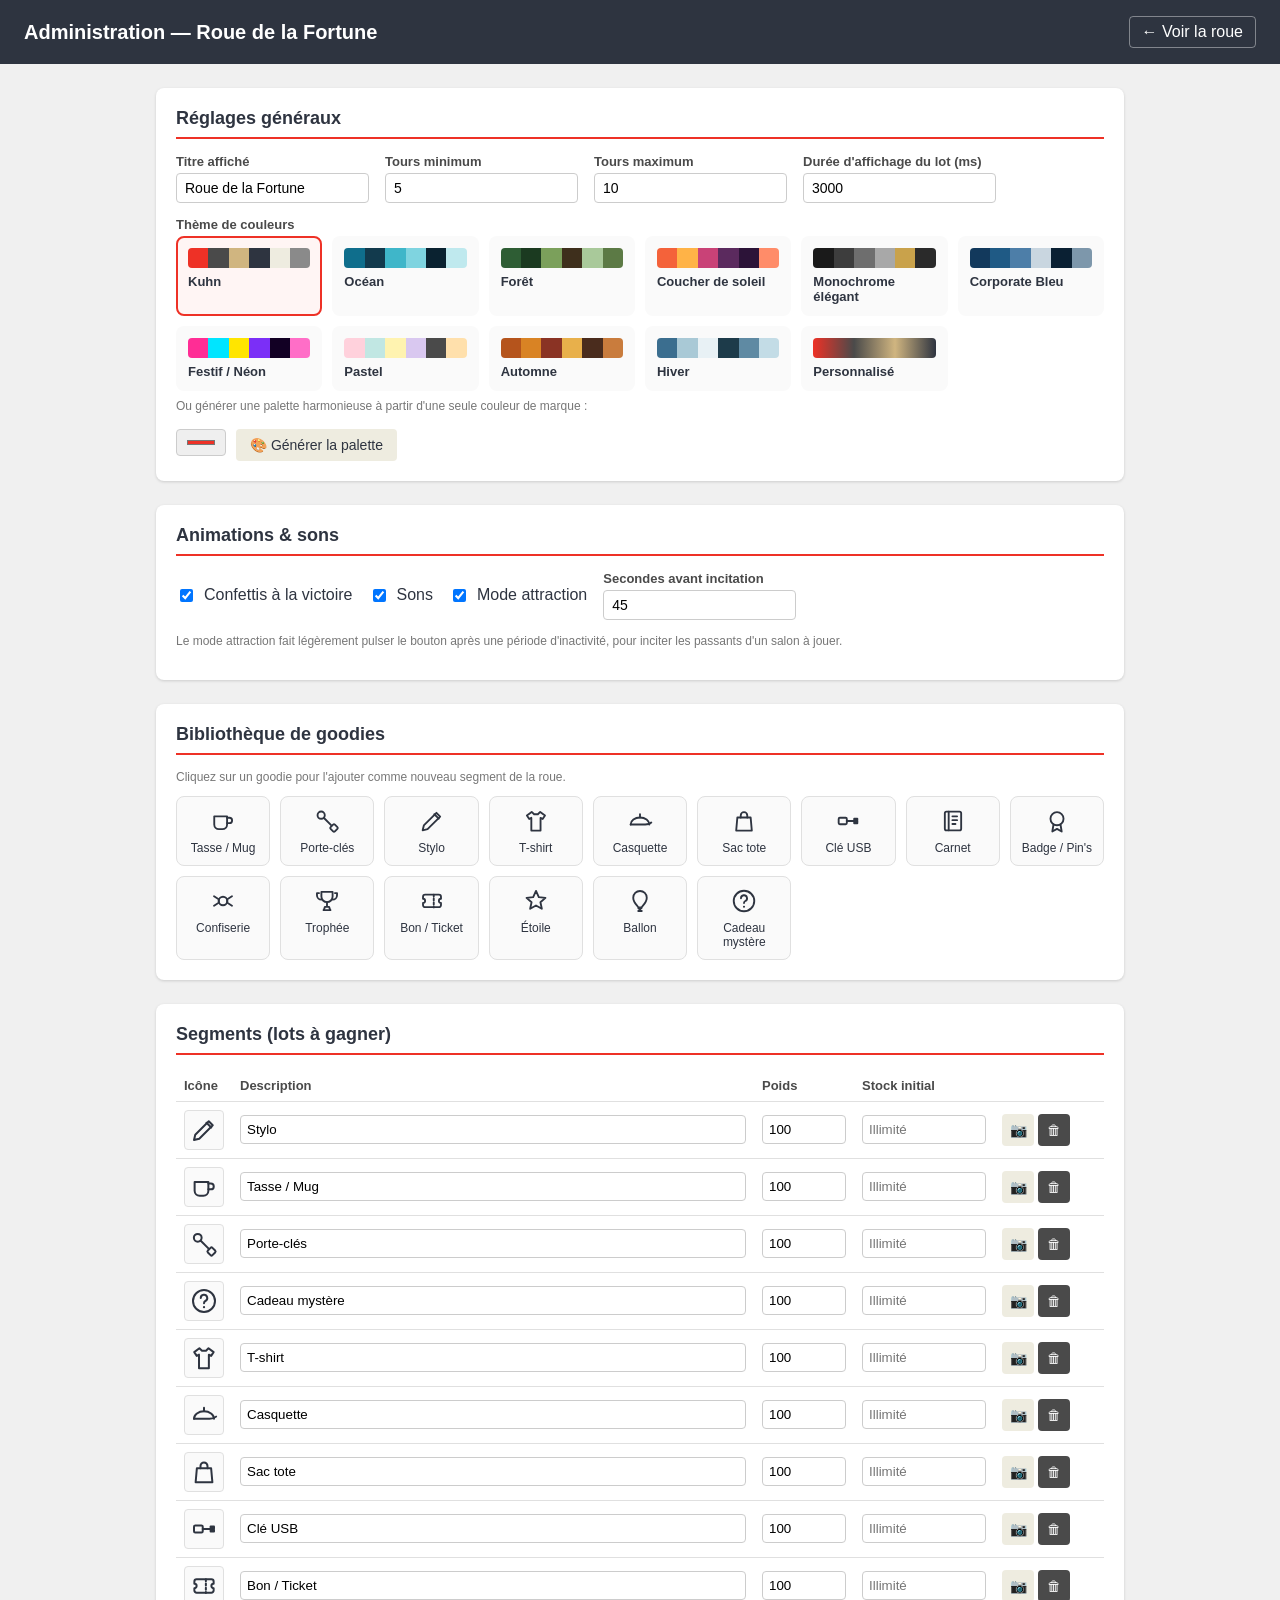
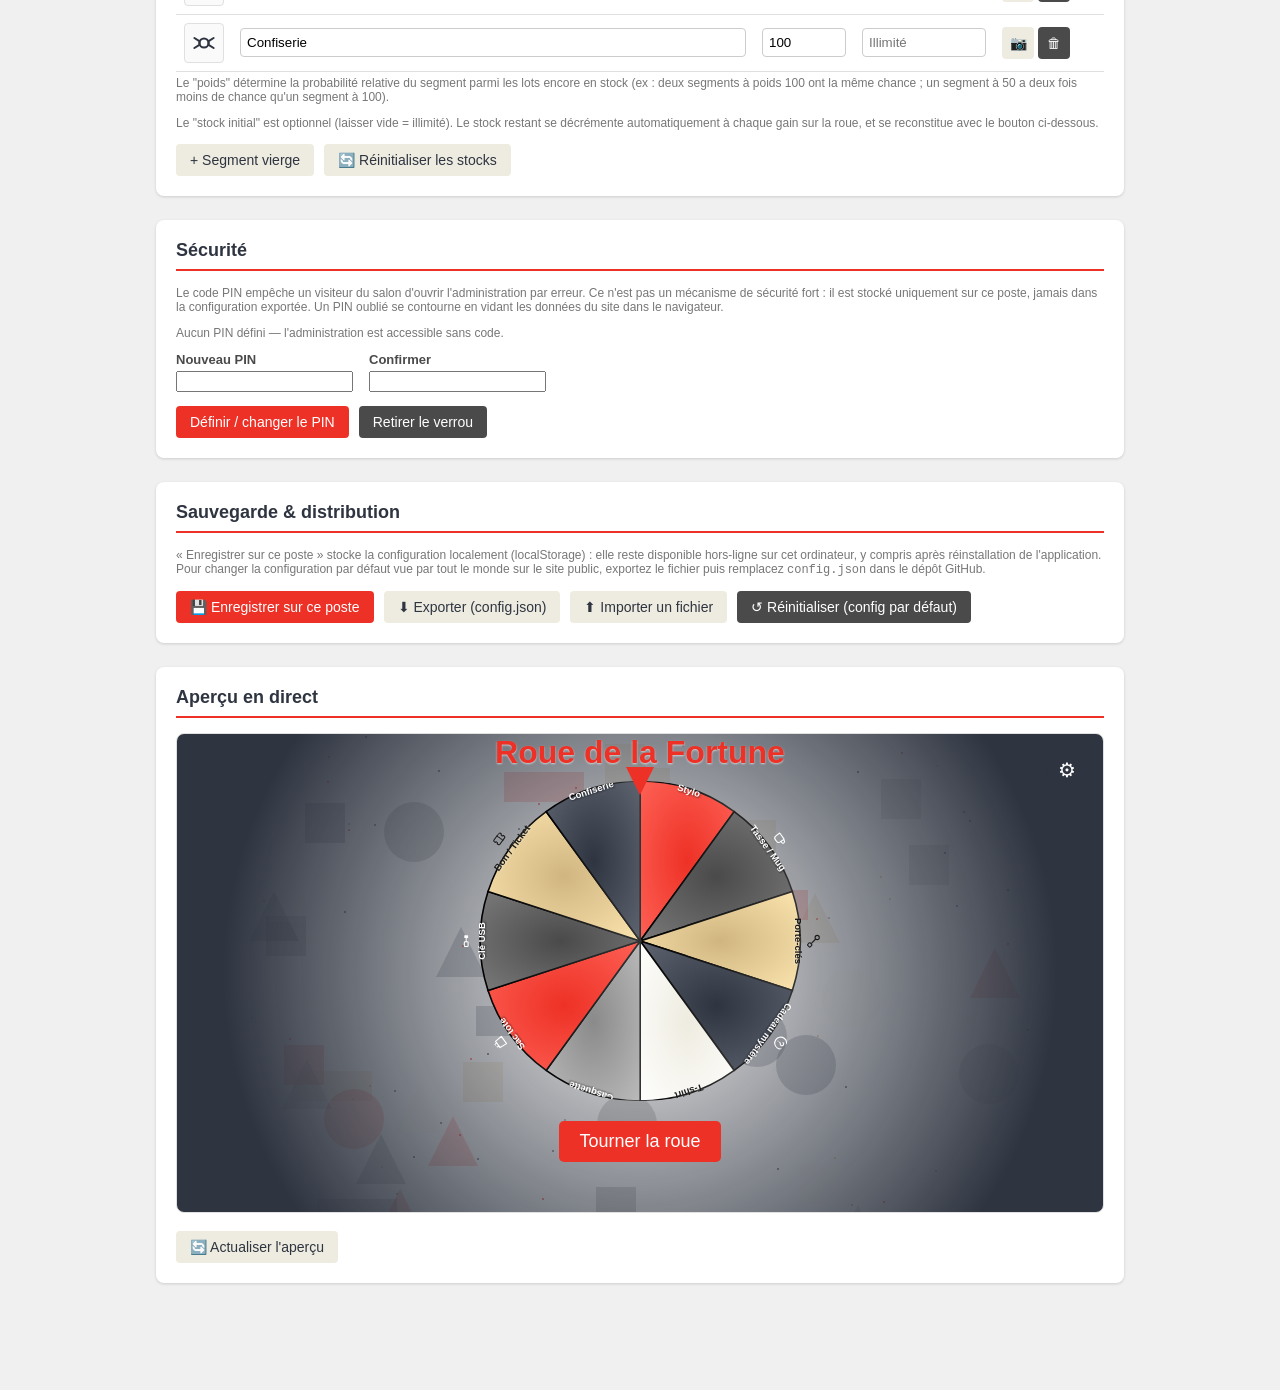
==== admin.html @ 31fbe844 "Thèmes complets, stock de goodies, animations/sons et verrou admin - Corrige le thème qui ne s'appli" ====
<!DOCTYPE html>
<html lang="fr">

<head>
    <meta charset="UTF-8">
    <meta name="viewport" content="width=device-width, initial-scale=1.0">
    <title>Administration — Roue de la Fortune</title>
    <link rel="icon" href="assets/favicon.png">
    <link rel="stylesheet" href="css/admin.css">
    <script>
        if ('serviceWorker' in navigator) {
            window.addEventListener('load', () => navigator.serviceWorker.register('sw.js'));
        }
    </script>
</head>

<body>
    <div id="lock-overlay" class="lock-overlay" style="display:none;">
        <div class="lock-panel">
            <h2>Administration verrouillée</h2>
            <p>Entrez le code PIN pour continuer.</p>
            <input type="password" id="lock-pin-input" inputmode="numeric" maxlength="12" autocomplete="off">
            <div class="toolbar">
                <button class="btn btn-primary" id="lock-submit">Déverrouiller</button>
            </div>
            <p class="hint" id="lock-error" style="color:#ffb3ab; display:none;">Code incorrect.</p>
        </div>
    </div>

    <div id="status-banner"></div>

    <header>
        <h1>Administration — Roue de la Fortune</h1>
        <a href="wheel.html">← Voir la roue</a>
    </header>

    <main>
        <section>
            <h2>Réglages généraux</h2>
            <div class="field-row">
                <div class="field">
                    <label for="setting-title">Titre affiché</label>
                    <input type="text" id="setting-title" placeholder="Roue de la Fortune">
                </div>
                <div class="field">
                    <label for="setting-min-turns">Tours minimum</label>
                    <input type="number" id="setting-min-turns" min="1" step="1">
                </div>
                <div class="field">
                    <label for="setting-max-turns">Tours maximum</label>
                    <input type="number" id="setting-max-turns" min="1" step="1">
                </div>
                <div class="field">
                    <label for="setting-display-ms">Durée d'affichage du lot (ms)</label>
                    <input type="number" id="setting-display-ms" min="500" step="100">
                </div>
            </div>

            <div class="field">
                <label>Thème de couleurs</label>
                <div id="theme-grid" class="theme-grid"></div>
                <p class="hint">Ou générer une palette harmonieuse à partir d'une seule couleur de marque :</p>
                <div class="toolbar" style="margin-top:0;">
                    <input type="color" id="brand-color-input" value="#ee3126">
                    <button class="btn" id="generate-theme-btn">🎨 Générer la palette</button>
                </div>
                <p class="hint" id="custom-palette-hint" style="display:none;">
                    Mode personnalisé : réglez chaque couleur de la palette manuellement.
                </p>
                <div id="custom-palette-section" style="display:none;">
                    <div id="palette-list" class="field-row"></div>
                    <div class="toolbar">
                        <button class="btn" id="add-color">+ Ajouter une couleur</button>
                    </div>
                </div>
            </div>
        </section>

        <section>
            <h2>Animations &amp; sons</h2>
            <div class="field-row">
                <label class="field" style="flex-direction:row; align-items:center; gap:8px;">
                    <input type="checkbox" id="setting-confetti"> Confettis à la victoire
                </label>
                <label class="field" style="flex-direction:row; align-items:center; gap:8px;">
                    <input type="checkbox" id="setting-sound"> Sons
                </label>
                <label class="field" style="flex-direction:row; align-items:center; gap:8px;">
                    <input type="checkbox" id="setting-attract"> Mode attraction
                </label>
                <div class="field">
                    <label for="setting-attract-seconds">Secondes avant incitation</label>
                    <input type="number" id="setting-attract-seconds" min="5" step="5">
                </div>
            </div>
            <p class="hint">Le mode attraction fait légèrement pulser le bouton après une période d'inactivité, pour inciter les passants d'un salon à jouer.</p>
        </section>

        <section>
            <h2>Bibliothèque de goodies</h2>
            <p class="hint">Cliquez sur un goodie pour l'ajouter comme nouveau segment de la roue.</p>
            <div id="icon-gallery" class="icon-grid"></div>
        </section>

        <section>
            <h2>Segments (lots à gagner)</h2>
            <table id="segments-table">
                <thead>
                    <tr>
                        <th style="width:56px;">Icône</th>
                        <th>Description</th>
                        <th style="width:100px;">Poids</th>
                        <th style="width:140px;">Stock initial</th>
                        <th style="width:110px;"></th>
                    </tr>
                </thead>
                <tbody id="segments-body"></tbody>
            </table>
            <p class="hint">Le "poids" détermine la probabilité relative du segment parmi les lots encore en stock (ex : deux segments à poids 100 ont la même chance ; un segment à 50 a deux fois moins de chance qu'un segment à 100).</p>
            <p class="hint">Le "stock initial" est optionnel (laisser vide = illimité). Le stock restant se décrémente automatiquement à chaque gain sur la roue, et se reconstitue avec le bouton ci-dessous.</p>
            <div class="toolbar">
                <button class="btn" id="add-blank-segment">+ Segment vierge</button>
                <button class="btn" id="reset-stocks-btn">🔄 Réinitialiser les stocks</button>
            </div>
        </section>

        <section>
            <h2>Sécurité</h2>
            <p class="hint">
                Le code PIN empêche un visiteur du salon d'ouvrir l'administration par erreur. Ce n'est pas un
                mécanisme de sécurité fort : il est stocké uniquement sur ce poste, jamais dans la configuration
                exportée. Un PIN oublié se contourne en vidant les données du site dans le navigateur.
            </p>
            <p class="hint" id="pin-status"></p>
            <div class="field-row">
                <div class="field">
                    <label for="pin-new">Nouveau PIN</label>
                    <input type="password" id="pin-new" inputmode="numeric" maxlength="12">
                </div>
                <div class="field">
                    <label for="pin-confirm">Confirmer</label>
                    <input type="password" id="pin-confirm" inputmode="numeric" maxlength="12">
                </div>
            </div>
            <div class="toolbar">
                <button class="btn btn-primary" id="pin-set-btn">Définir / changer le PIN</button>
                <button class="btn btn-danger" id="pin-remove-btn">Retirer le verrou</button>
            </div>
        </section>

        <section>
            <h2>Sauvegarde &amp; distribution</h2>
            <p class="hint">
                « Enregistrer sur ce poste » stocke la configuration localement (localStorage) : elle reste
                disponible hors-ligne sur cet ordinateur, y compris après réinstallation de l'application.
                Pour changer la configuration par défaut vue par tout le monde sur le site public, exportez le
                fichier puis remplacez <code>config.json</code> dans le dépôt GitHub.
            </p>
            <div class="toolbar">
                <button class="btn btn-primary" id="save-btn">💾 Enregistrer sur ce poste</button>
                <button class="btn" id="export-btn">⬇ Exporter (config.json)</button>
                <label class="btn" for="import-input" style="margin:0;">⬆ Importer un fichier</label>
                <input type="file" id="import-input" accept="application/json" style="display:none;">
                <button class="btn btn-danger" id="reset-btn">↺ Réinitialiser (config par défaut)</button>
            </div>
        </section>

        <section>
            <h2>Aperçu en direct</h2>
            <iframe id="preview-frame" src="wheel.html"></iframe>
            <div class="toolbar">
                <button class="btn" id="refresh-preview">🔄 Actualiser l'aperçu</button>
            </div>
        </section>
    </main>

    <script src="js/admin-lock.js"></script>
    <script>
        (function () {
            const overlay = document.getElementById('lock-overlay');
            if (!window.AdminLock.hasPin() || window.AdminLock.isUnlocked()) return;
            overlay.style.display = 'flex';
            const input = document.getElementById('lock-pin-input');
            const error = document.getElementById('lock-error');
            async function tryUnlock() {
                if (await window.AdminLock.verifyPin(input.value)) {
                    window.AdminLock.unlockSession();
                    overlay.style.display = 'none';
                } else {
                    error.style.display = 'block';
                    input.value = '';
                    input.focus();
                }
            }
            document.getElementById('lock-submit').addEventListener('click', tryUnlock);
            input.addEventListener('keydown', (e) => { if (e.key === 'Enter') tryUnlock(); });
            input.focus();
        })();
    </script>
    <script src="js/icon-library.js"></script>
    <script src="js/theme-library.js"></script>
    <script src="js/config-store.js"></script>
    <script src="js/admin.js"></script>
</body>

</html>
---- css/admin.css ----
* { box-sizing: border-box; }

body {
    font-family: Arial, sans-serif;
    margin: 0;
    background-color: #f0f0f0;
    color: #2e3440;
}

header {
    background: #2e3440;
    color: white;
    padding: 16px 24px;
    display: flex;
    align-items: center;
    justify-content: space-between;
    flex-wrap: wrap;
    gap: 10px;
}

header h1 {
    font-size: 20px;
    margin: 0;
}

header a {
    color: white;
    text-decoration: none;
    border: 1px solid rgba(255,255,255,0.4);
    padding: 6px 12px;
    border-radius: 4px;
}

header a:hover {
    background: rgba(255,255,255,0.1);
}

main {
    max-width: 1000px;
    margin: 24px auto;
    padding: 0 16px 60px 16px;
}

section {
    background: white;
    border-radius: 8px;
    padding: 20px;
    margin-bottom: 24px;
    box-shadow: 0 1px 3px rgba(0,0,0,0.15);
}

section h2 {
    margin-top: 0;
    font-size: 18px;
    border-bottom: 2px solid #ee3126;
    padding-bottom: 8px;
}

.field-row {
    display: flex;
    flex-wrap: wrap;
    gap: 16px;
    margin-bottom: 14px;
}

.field {
    display: flex;
    flex-direction: column;
    gap: 4px;
}

.field label {
    font-size: 13px;
    font-weight: bold;
    color: #4a4a4a;
}

.field input[type="text"],
.field input[type="number"],
.field input[type="color"] {
    padding: 6px 8px;
    border: 1px solid #ccc;
    border-radius: 4px;
    font-size: 14px;
}

#segments-table {
    width: 100%;
    border-collapse: collapse;
}

#segments-table th,
#segments-table td {
    padding: 8px;
    border-bottom: 1px solid #e0e0e0;
    vertical-align: middle;
    text-align: left;
}

#segments-table th {
    font-size: 13px;
    color: #4a4a4a;
}

#segments-table input[type="text"],
#segments-table input[type="number"] {
    width: 100%;
    padding: 6px;
    border: 1px solid #ccc;
    border-radius: 4px;
}

#segments-table img.thumb,
.thumb {
    width: 40px;
    height: 40px;
    object-fit: contain;
    border: 1px solid #e0e0e0;
    border-radius: 4px;
    background: #fafafa;
    display: flex;
    align-items: center;
    justify-content: center;
    color: #2e3440;
    padding: 4px;
    cursor: pointer;
}

.thumb:hover {
    border-color: #ee3126;
}

.thumb svg, .thumb img {
    width: 100%;
    height: 100%;
    object-fit: contain;
}

/* Bibliothèque de goodies (grille de sélection) */
.icon-grid {
    display: grid;
    grid-template-columns: repeat(auto-fill, minmax(90px, 1fr));
    gap: 10px;
}

.icon-card {
    display: flex;
    flex-direction: column;
    align-items: center;
    gap: 6px;
    padding: 10px 6px;
    border: 1px solid #e0e0e0;
    border-radius: 8px;
    background: #fafafa;
    cursor: pointer;
    font-size: 12px;
    text-align: center;
    color: #2e3440;
}

.icon-card:hover {
    border-color: #ee3126;
    background: #fff5f4;
}

.icon-card svg {
    width: 28px;
    height: 28px;
}

/* Sélecteur de thème */
.theme-grid {
    display: grid;
    grid-template-columns: repeat(auto-fill, minmax(140px, 1fr));
    gap: 10px;
}

.theme-card {
    border: 2px solid transparent;
    border-radius: 8px;
    padding: 10px;
    background: #fafafa;
    cursor: pointer;
    text-align: left;
}

.theme-card.selected {
    border-color: #ee3126;
    background: #fff5f4;
}

.theme-card .swatches {
    display: flex;
    height: 20px;
    border-radius: 4px;
    overflow: hidden;
    margin-bottom: 6px;
}

.theme-card .swatches span {
    flex: 1;
}

.theme-card .theme-name {
    font-size: 13px;
    font-weight: bold;
}

/* Sélecteur d'icône modal (réutilisé pour ajouter/changer un segment) */
.icon-picker-overlay {
    position: fixed;
    inset: 0;
    background: rgba(0,0,0,0.5);
    display: flex;
    align-items: center;
    justify-content: center;
    z-index: 200;
}

.icon-picker-panel {
    background: white;
    border-radius: 8px;
    padding: 20px;
    max-width: 640px;
    width: 90%;
    max-height: 80vh;
    overflow-y: auto;
}

.icon-picker-panel h3 {
    margin-top: 0;
}

.btn {
    display: inline-flex;
    align-items: center;
    gap: 6px;
    padding: 8px 14px;
    border: none;
    border-radius: 4px;
    font-size: 14px;
    cursor: pointer;
    background: #eeece0;
    color: #2e3440;
}

.btn:hover { background: #e2e0d3; }

.btn-primary { background: #ee3126; color: white; }
.btn-primary:hover { background: #c92a20; }

.btn-danger { background: #4a4a4a; color: white; }
.btn-danger:hover { background: #333; }

.btn-icon {
    width: 32px;
    height: 32px;
    padding: 0;
    justify-content: center;
}

.toolbar {
    display: flex;
    gap: 10px;
    flex-wrap: wrap;
    margin-top: 14px;
}

.hint {
    font-size: 12px;
    color: #777;
    margin-top: 4px;
}

#status-banner {
    position: fixed;
    top: 0;
    left: 0;
    right: 0;
    padding: 10px;
    text-align: center;
    color: white;
    font-weight: bold;
    transform: translateY(-100%);
    transition: transform 0.3s ease;
    z-index: 100;
}

#status-banner.show { transform: translateY(0); }
#status-banner.success { background: #2e7d32; }
#status-banner.error { background: #c92a20; }

#preview-frame {
    width: 100%;
    height: 480px;
    border: 1px solid #e0e0e0;
    border-radius: 8px;
}

input[type="file"] { font-size: 13px; }

/* Verrou PIN */
.lock-overlay {
    position: fixed;
    inset: 0;
    background: #2e3440;
    z-index: 500;
    display: flex;
    align-items: center;
    justify-content: center;
}

.lock-panel {
    background: white;
    border-radius: 8px;
    padding: 30px;
    width: 90%;
    max-width: 340px;
    text-align: center;
}

.lock-panel h2 {
    margin-top: 0;
}

.lock-panel input[type="password"] {
    width: 100%;
    padding: 10px;
    font-size: 20px;
    text-align: center;
    letter-spacing: 4px;
    border: 1px solid #ccc;
    border-radius: 4px;
    margin-top: 10px;
}

.lock-panel .toolbar {
    justify-content: center;
}

.stock-remaining {
    display: block;
    font-size: 11px;
    color: #777;
    margin-top: 2px;
}
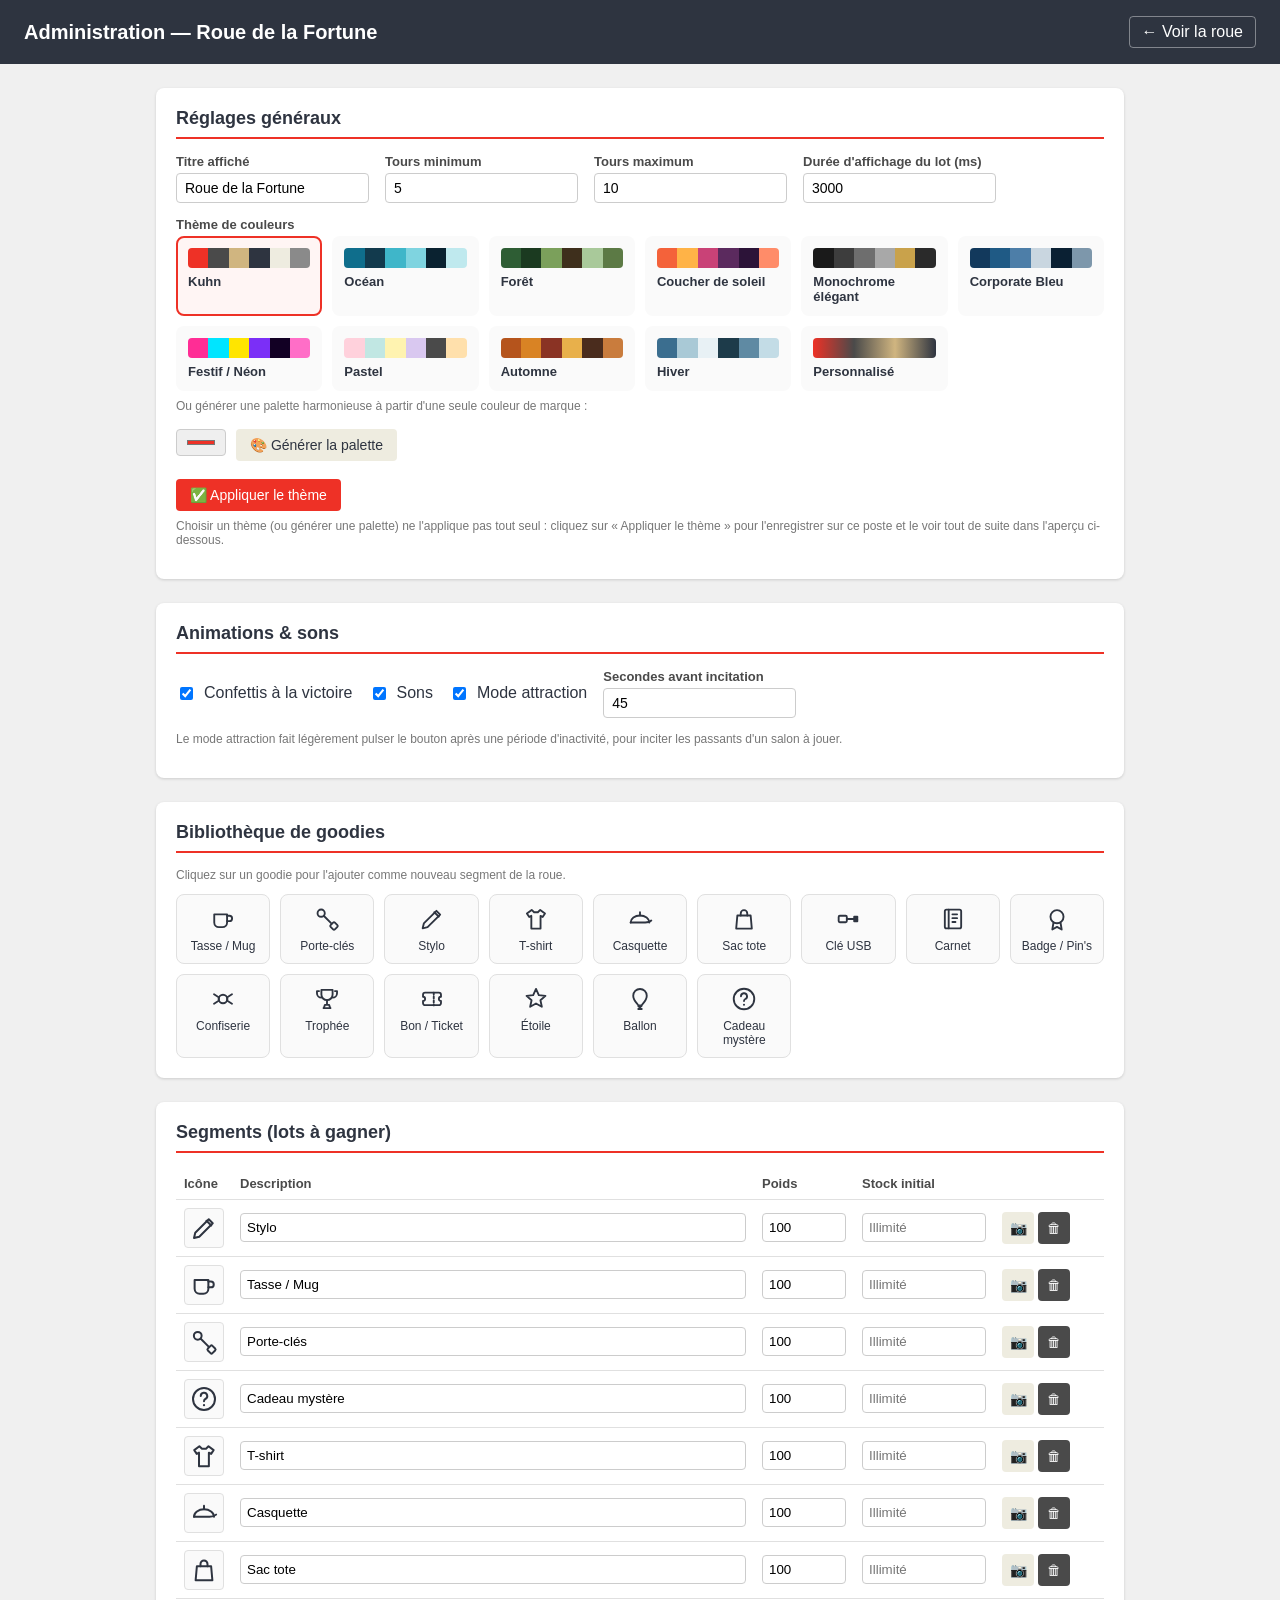
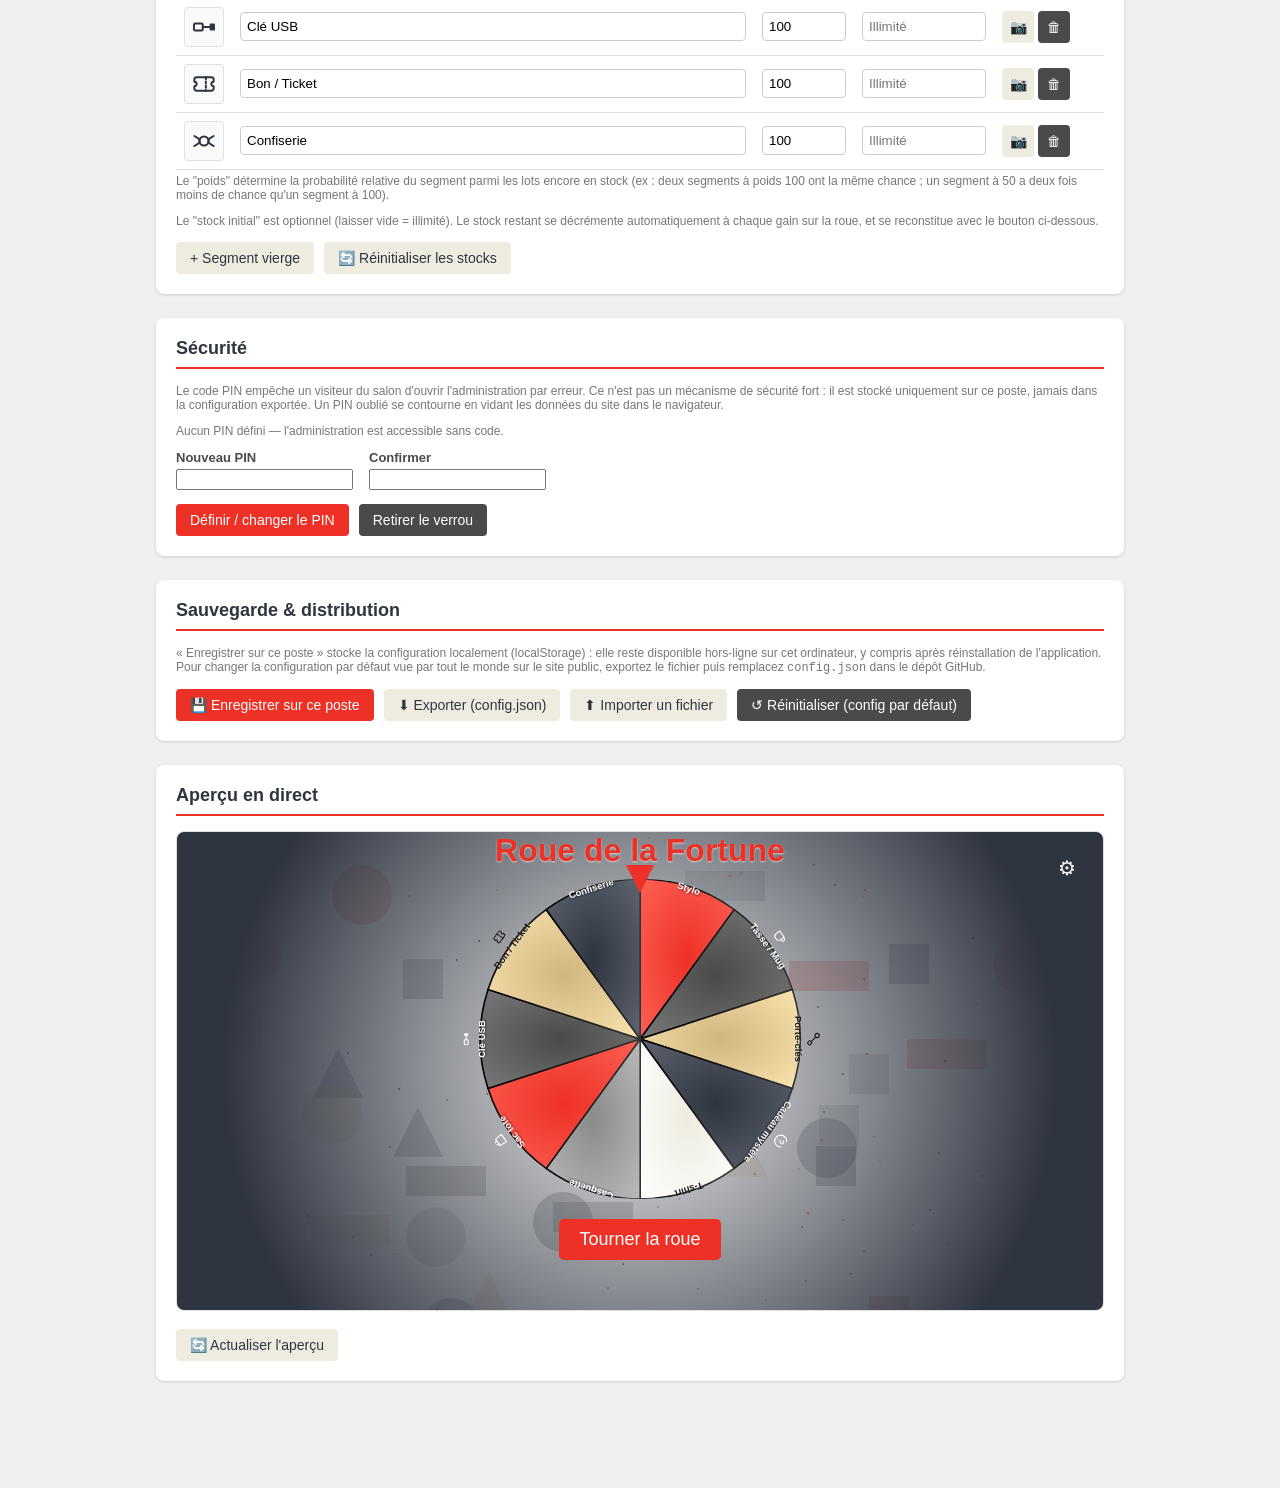
==== commit 9f9c3cd4: "Ajoute un bouton "Appliquer le thème" explicite dans l'admin Choisir un thème (ou générer une palett" ====
--- a/admin.html
+++ b/admin.html
@@ -73,6 +73,10 @@
                         <button class="btn" id="add-color">+ Ajouter une couleur</button>
                     </div>
                 </div>
+                <div class="toolbar">
+                    <button class="btn btn-primary" id="apply-theme-btn">✅ Appliquer le thème</button>
+                </div>
+                <p class="hint">Choisir un thème (ou générer une palette) ne l'applique pas tout seul : cliquez sur « Appliquer le thème » pour l'enregistrer sur ce poste et le voir tout de suite dans l'aperçu ci-dessous.</p>
             </div>
         </section>
 
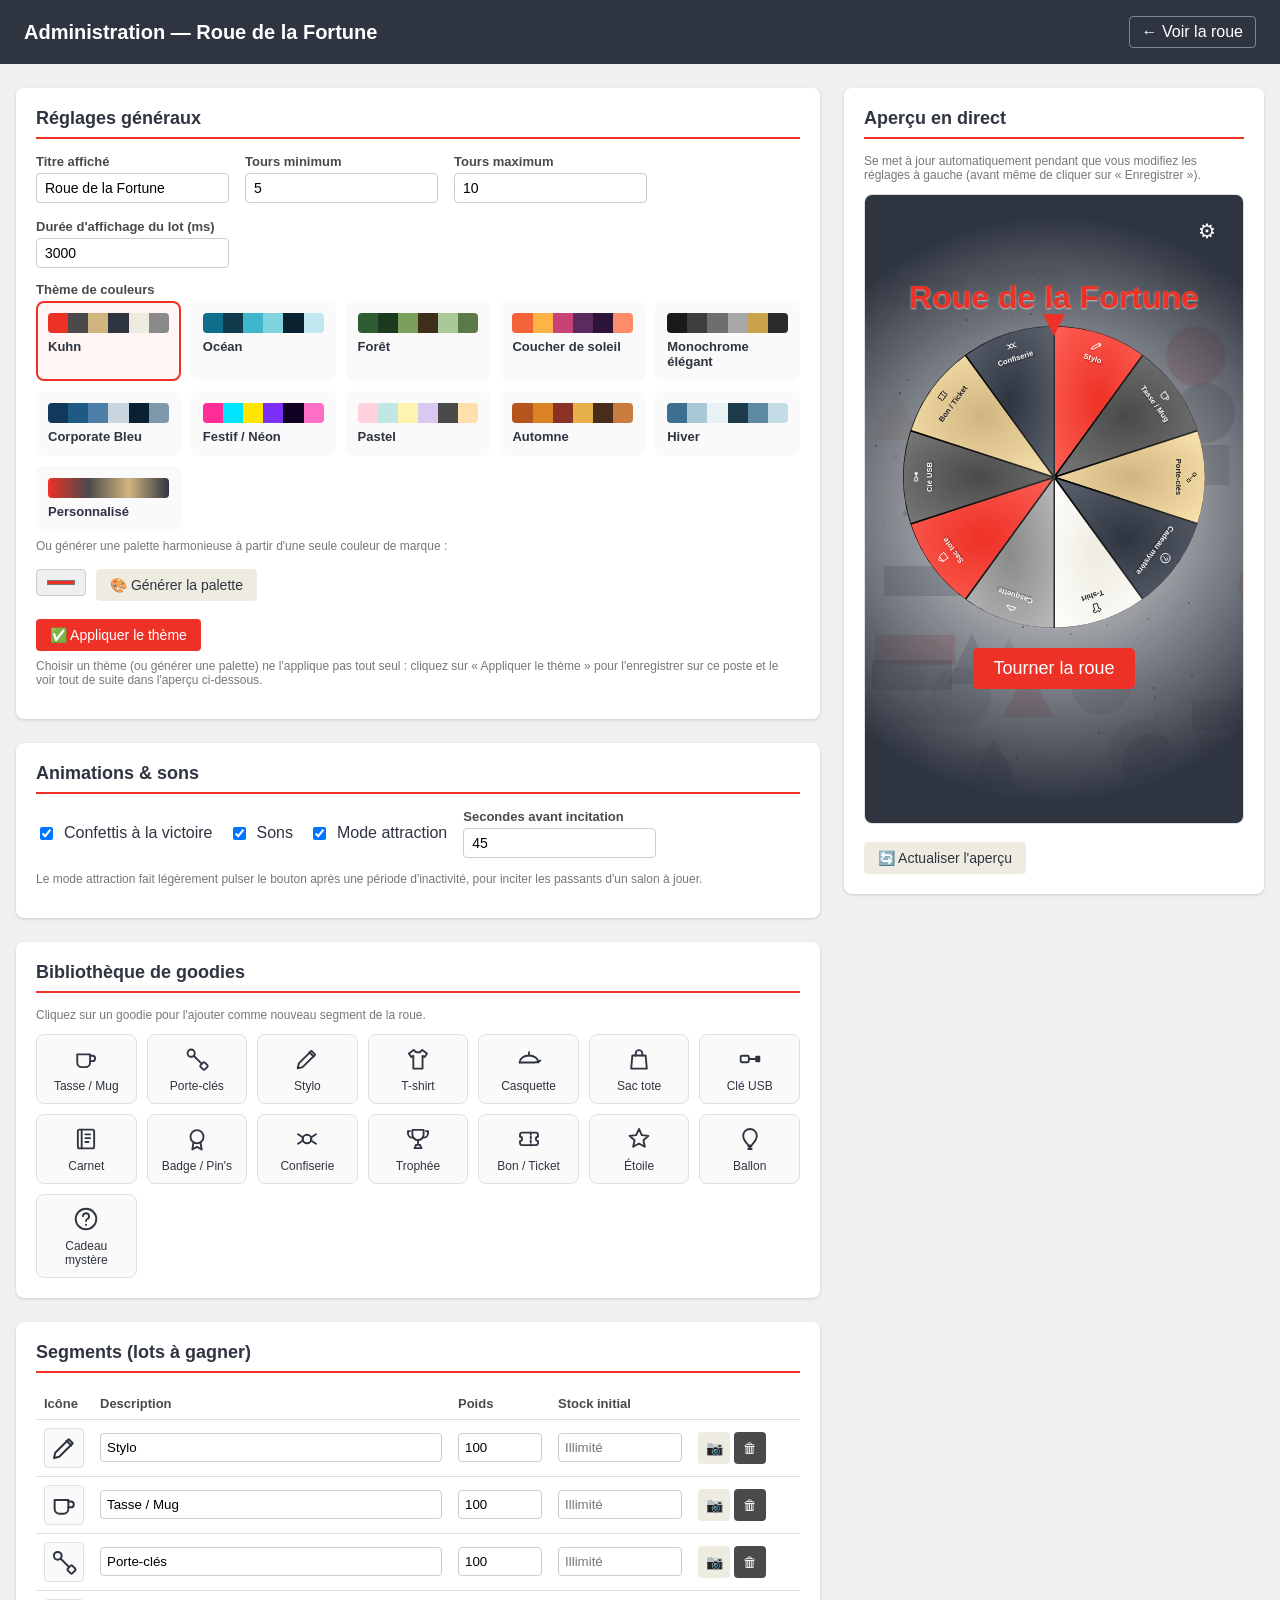
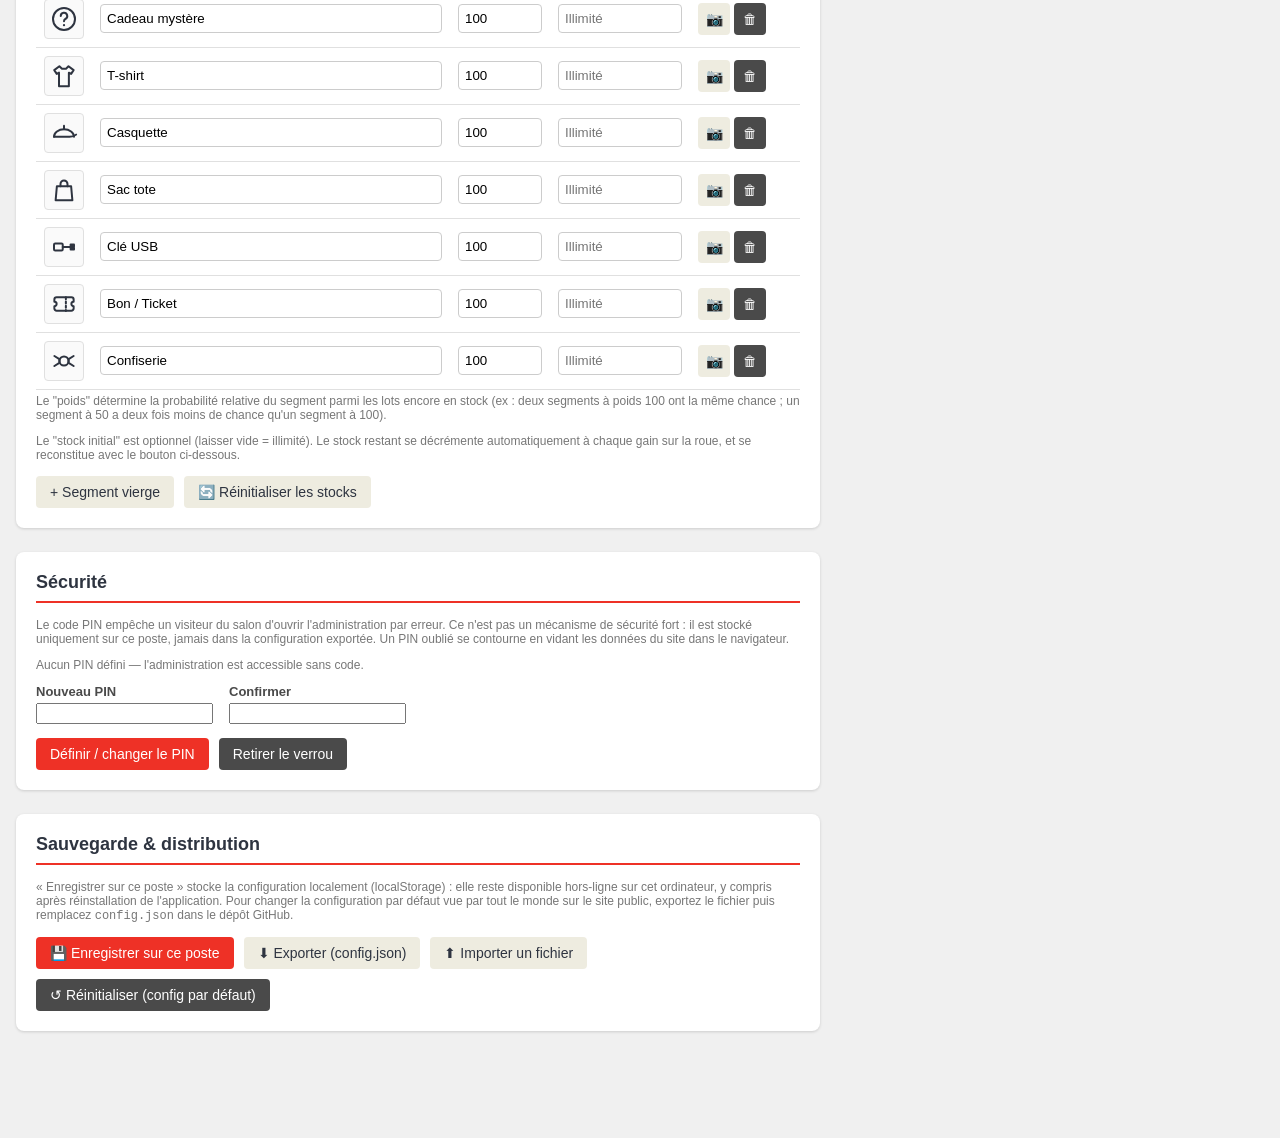
==== commit f30113f5: "Réorganise l'admin en deux colonnes avec aperçu en direct en temps réel Configuration à gauche, aper" ====
--- a/admin.html
+++ b/admin.html
@@ -35,6 +35,7 @@
     </header>
 
     <main>
+        <div class="config-col">
         <section>
             <h2>Réglages généraux</h2>
             <div class="field-row">
@@ -168,14 +169,18 @@
                 <button class="btn btn-danger" id="reset-btn">↺ Réinitialiser (config par défaut)</button>
             </div>
         </section>
-
-        <section>
-            <h2>Aperçu en direct</h2>
-            <iframe id="preview-frame" src="wheel.html"></iframe>
-            <div class="toolbar">
-                <button class="btn" id="refresh-preview">🔄 Actualiser l'aperçu</button>
-            </div>
-        </section>
+        </div>
+
+        <div class="preview-col">
+            <section class="preview-sticky">
+                <h2>Aperçu en direct</h2>
+                <p class="hint">Se met à jour automatiquement pendant que vous modifiez les réglages à gauche (avant même de cliquer sur « Enregistrer »).</p>
+                <iframe id="preview-frame" src="wheel.html"></iframe>
+                <div class="toolbar">
+                    <button class="btn" id="refresh-preview">🔄 Actualiser l'aperçu</button>
+                </div>
+            </section>
+        </div>
     </main>
 
     <script src="js/admin-lock.js"></script>
--- a/css/admin.css
+++ b/css/admin.css
@@ -36,9 +36,41 @@
 }
 
 main {
-    max-width: 1000px;
+    max-width: 1400px;
     margin: 24px auto;
     padding: 0 16px 60px 16px;
+    display: grid;
+    grid-template-columns: minmax(0, 1fr) 420px;
+    gap: 24px;
+    align-items: start;
+}
+
+.config-col {
+    min-width: 0;
+}
+
+.preview-col {
+    position: sticky;
+    top: 24px;
+}
+
+.preview-sticky #preview-frame {
+    height: 70vh;
+    min-height: 420px;
+}
+
+@media (max-width: 960px) {
+    main {
+        grid-template-columns: 1fr;
+    }
+
+    .preview-col {
+        position: static;
+    }
+
+    .preview-sticky #preview-frame {
+        height: 480px;
+    }
 }
 
 section {
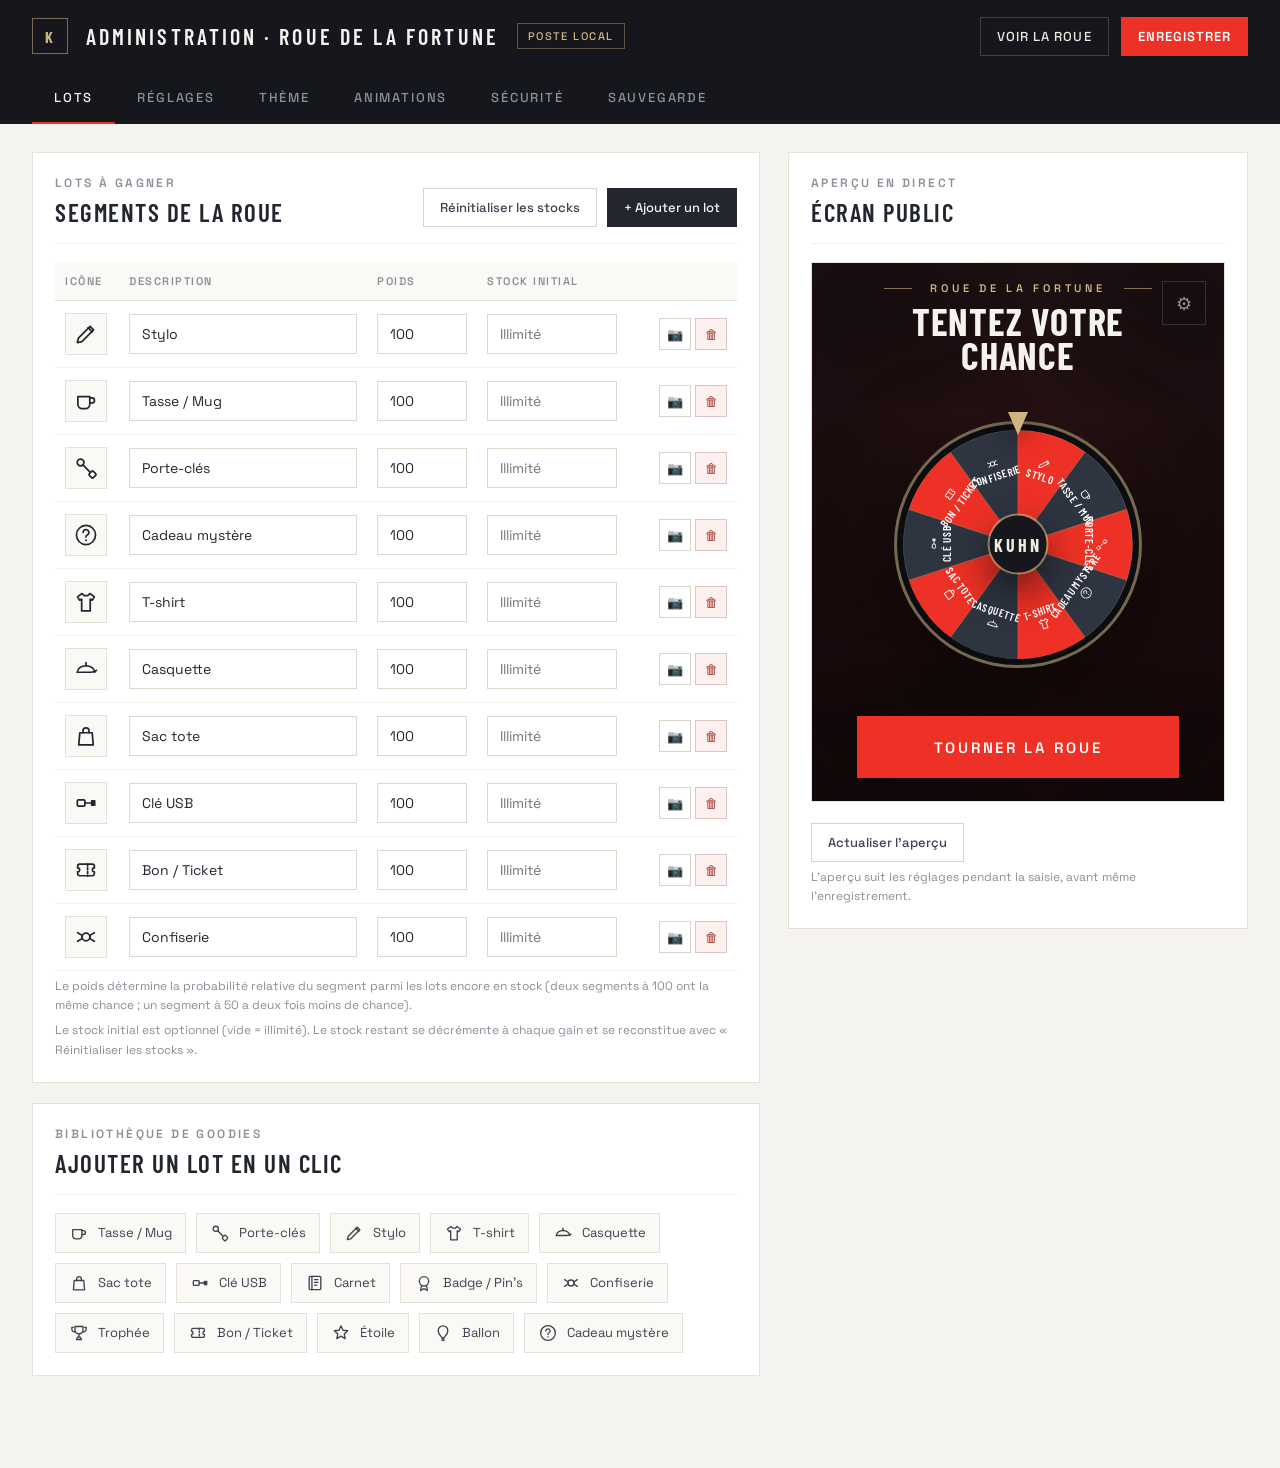
==== commit 0d5462e0: "Applique la refonte UX/UI (écran public, roue, administration) Fond sombre avec halo d'accent et rou" ====
--- a/admin.html
+++ b/admin.html
@@ -6,6 +6,9 @@
     <meta name="viewport" content="width=device-width, initial-scale=1.0">
     <title>Administration — Roue de la Fortune</title>
     <link rel="icon" href="assets/favicon.png">
+    <link rel="preconnect" href="https://fonts.googleapis.com">
+    <link rel="preconnect" href="https://fonts.gstatic.com" crossorigin>
+    <link href="https://fonts.googleapis.com/css2?family=Barlow+Condensed:wght@500;600;700&family=Space+Grotesk:wght@400;500;600&display=swap" rel="stylesheet">
     <link rel="stylesheet" href="css/admin.css">
     <script>
         if ('serviceWorker' in navigator) {
@@ -17,195 +20,243 @@
 <body>
     <div id="lock-overlay" class="lock-overlay" style="display:none;">
         <div class="lock-panel">
+            <div class="lock-mark">⌁</div>
             <h2>Administration verrouillée</h2>
-            <p>Entrez le code PIN pour continuer.</p>
+            <p>Entrez le code PIN pour accéder aux réglages de ce poste.</p>
             <input type="password" id="lock-pin-input" inputmode="numeric" maxlength="12" autocomplete="off">
-            <div class="toolbar">
-                <button class="btn btn-primary" id="lock-submit">Déverrouiller</button>
-            </div>
-            <p class="hint" id="lock-error" style="color:#ffb3ab; display:none;">Code incorrect.</p>
+            <div class="keypad" id="lock-keypad"></div>
+            <button class="btn btn-primary btn-block" id="lock-submit">Déverrouiller</button>
+            <p class="hint" id="lock-error" style="display:none;">Code incorrect.</p>
+            <p class="hint">Verrou local à cet appareil, jamais exporté dans config.json.</p>
         </div>
     </div>
 
     <div id="status-banner"></div>
 
-    <header>
-        <h1>Administration — Roue de la Fortune</h1>
-        <a href="wheel.html">← Voir la roue</a>
+    <header class="admin-head">
+        <div class="admin-head-row">
+            <div class="admin-brand">
+                <span class="admin-mark">K</span>
+                <h1>Administration · Roue de la Fortune</h1>
+                <span class="admin-tag">Poste local</span>
+            </div>
+            <div class="admin-actions">
+                <a href="wheel.html">Voir la roue</a>
+                <button class="btn btn-primary" id="save-btn">Enregistrer</button>
+            </div>
+        </div>
+        <nav class="tabs" id="admin-tabs">
+            <button class="tab is-active" data-tab-target="lots">Lots</button>
+            <button class="tab" data-tab-target="reglages">Réglages</button>
+            <button class="tab" data-tab-target="theme">Thème</button>
+            <button class="tab" data-tab-target="animations">Animations</button>
+            <button class="tab" data-tab-target="securite">Sécurité</button>
+            <button class="tab" data-tab-target="sauvegarde">Sauvegarde</button>
+        </nav>
     </header>
 
     <main>
         <div class="config-col">
-        <section>
-            <h2>Réglages généraux</h2>
-            <div class="field-row">
-                <div class="field">
-                    <label for="setting-title">Titre affiché</label>
-                    <input type="text" id="setting-title" placeholder="Roue de la Fortune">
-                </div>
-                <div class="field">
-                    <label for="setting-min-turns">Tours minimum</label>
-                    <input type="number" id="setting-min-turns" min="1" step="1">
-                </div>
-                <div class="field">
-                    <label for="setting-max-turns">Tours maximum</label>
-                    <input type="number" id="setting-max-turns" min="1" step="1">
-                </div>
-                <div class="field">
-                    <label for="setting-display-ms">Durée d'affichage du lot (ms)</label>
-                    <input type="number" id="setting-display-ms" min="500" step="100">
-                </div>
-            </div>
-
-            <div class="field">
-                <label>Thème de couleurs</label>
-                <div id="theme-grid" class="theme-grid"></div>
-                <p class="hint">Ou générer une palette harmonieuse à partir d'une seule couleur de marque :</p>
-                <div class="toolbar" style="margin-top:0;">
-                    <input type="color" id="brand-color-input" value="#ee3126">
-                    <button class="btn" id="generate-theme-btn">🎨 Générer la palette</button>
-                </div>
-                <p class="hint" id="custom-palette-hint" style="display:none;">
-                    Mode personnalisé : réglez chaque couleur de la palette manuellement.
-                </p>
-                <div id="custom-palette-section" style="display:none;">
-                    <div id="palette-list" class="field-row"></div>
+
+            <div class="tab-panel is-active" data-tab="lots">
+                <section>
+                    <div class="section-head">
+                        <div>
+                            <div class="section-eyebrow">Lots à gagner</div>
+                            <h2>Segments de la roue</h2>
+                        </div>
+                        <div class="toolbar toolbar-inline">
+                            <button class="btn" id="reset-stocks-btn">Réinitialiser les stocks</button>
+                            <button class="btn btn-dark" id="add-blank-segment">+ Ajouter un lot</button>
+                        </div>
+                    </div>
+                    <table id="segments-table">
+                        <thead>
+                            <tr>
+                                <th style="width:64px;">Icône</th>
+                                <th>Description</th>
+                                <th style="width:110px;">Poids</th>
+                                <th style="width:150px;">Stock initial</th>
+                                <th style="width:110px;"></th>
+                            </tr>
+                        </thead>
+                        <tbody id="segments-body"></tbody>
+                    </table>
+                    <p class="hint">Le poids détermine la probabilité relative du segment parmi les lots encore en stock (deux segments à 100 ont la même chance ; un segment à 50 a deux fois moins de chance).</p>
+                    <p class="hint">Le stock initial est optionnel (vide = illimité). Le stock restant se décrémente à chaque gain et se reconstitue avec « Réinitialiser les stocks ».</p>
+                </section>
+
+                <section>
+                    <div class="section-head">
+                        <div>
+                            <div class="section-eyebrow">Bibliothèque de goodies</div>
+                            <h2>Ajouter un lot en un clic</h2>
+                        </div>
+                    </div>
+                    <div id="icon-gallery" class="icon-grid"></div>
+                </section>
+            </div>
+
+            <div class="tab-panel" data-tab="reglages">
+                <section>
+                    <div class="section-head">
+                        <div>
+                            <div class="section-eyebrow">Réglages généraux</div>
+                            <h2>Titre et rotation</h2>
+                        </div>
+                    </div>
+                    <div class="field-row">
+                        <div class="field">
+                            <label for="setting-title">Titre affiché</label>
+                            <input type="text" id="setting-title" placeholder="Roue de la Fortune">
+                        </div>
+                        <div class="field">
+                            <label for="setting-min-turns">Tours minimum</label>
+                            <input type="number" id="setting-min-turns" min="1" step="1">
+                        </div>
+                        <div class="field">
+                            <label for="setting-max-turns">Tours maximum</label>
+                            <input type="number" id="setting-max-turns" min="1" step="1">
+                        </div>
+                        <div class="field">
+                            <label for="setting-display-ms">Durée d'affichage du lot (ms)</label>
+                            <input type="number" id="setting-display-ms" min="500" step="100">
+                        </div>
+                    </div>
+                    <p class="hint">Le titre est affiché en surtitre doré au-dessus de l'accroche « Tentez votre chance » sur l'écran public.</p>
+                </section>
+            </div>
+
+            <div class="tab-panel" data-tab="theme">
+                <section>
+                    <div class="section-head">
+                        <div>
+                            <div class="section-eyebrow">Thèmes prédéfinis</div>
+                            <h2>Palette de l'écran public</h2>
+                        </div>
+                        <div class="toolbar toolbar-inline">
+                            <input type="color" id="brand-color-input" value="#ee3126">
+                            <button class="btn" id="generate-theme-btn">Générer depuis une couleur de marque</button>
+                        </div>
+                    </div>
+                    <div id="theme-grid" class="theme-grid"></div>
+
+                    <p class="hint" id="custom-palette-hint" style="display:none;">Mode personnalisé : réglez chaque couleur de la palette manuellement.</p>
+                    <div id="custom-palette-section" style="display:none;">
+                        <div id="palette-list" class="field-row"></div>
+                        <div class="toolbar">
+                            <button class="btn" id="add-color">+ Ajouter une couleur</button>
+                        </div>
+                    </div>
+
+                    <div class="field tone-field">
+                        <label>Teintes de la roue</label>
+                        <div class="tone-options">
+                            <label class="tone-option">
+                                <input type="radio" name="wheel-tone" value="duo" id="setting-tone-duo" checked>
+                                <span><strong>Duo</strong> — couleur d'accent + teinte la plus sombre du thème</span>
+                            </label>
+                            <label class="tone-option">
+                                <input type="radio" name="wheel-tone" value="palette" id="setting-tone-palette">
+                                <span><strong>Palette complète</strong> — les six teintes en alternance</span>
+                            </label>
+                        </div>
+                        <p class="hint">Le mode duo garde la palette du thème mais n'en alterne que deux teintes : meilleure lisibilité à trois mètres. Les filets et le pointeur restent dorés.</p>
+                    </div>
+
                     <div class="toolbar">
-                        <button class="btn" id="add-color">+ Ajouter une couleur</button>
-                    </div>
-                </div>
-                <div class="toolbar">
-                    <button class="btn btn-primary" id="apply-theme-btn">✅ Appliquer le thème</button>
-                </div>
-                <p class="hint">Choisir un thème (ou générer une palette) ne l'applique pas tout seul : cliquez sur « Appliquer le thème » pour l'enregistrer sur ce poste et le voir tout de suite dans l'aperçu ci-dessous.</p>
-            </div>
-        </section>
-
-        <section>
-            <h2>Animations &amp; sons</h2>
-            <div class="field-row">
-                <label class="field" style="flex-direction:row; align-items:center; gap:8px;">
-                    <input type="checkbox" id="setting-confetti"> Confettis à la victoire
-                </label>
-                <label class="field" style="flex-direction:row; align-items:center; gap:8px;">
-                    <input type="checkbox" id="setting-sound"> Sons
-                </label>
-                <label class="field" style="flex-direction:row; align-items:center; gap:8px;">
-                    <input type="checkbox" id="setting-attract"> Mode attraction
-                </label>
-                <div class="field">
-                    <label for="setting-attract-seconds">Secondes avant incitation</label>
-                    <input type="number" id="setting-attract-seconds" min="5" step="5">
-                </div>
-            </div>
-            <p class="hint">Le mode attraction fait légèrement pulser le bouton après une période d'inactivité, pour inciter les passants d'un salon à jouer.</p>
-        </section>
-
-        <section>
-            <h2>Bibliothèque de goodies</h2>
-            <p class="hint">Cliquez sur un goodie pour l'ajouter comme nouveau segment de la roue.</p>
-            <div id="icon-gallery" class="icon-grid"></div>
-        </section>
-
-        <section>
-            <h2>Segments (lots à gagner)</h2>
-            <table id="segments-table">
-                <thead>
-                    <tr>
-                        <th style="width:56px;">Icône</th>
-                        <th>Description</th>
-                        <th style="width:100px;">Poids</th>
-                        <th style="width:140px;">Stock initial</th>
-                        <th style="width:110px;"></th>
-                    </tr>
-                </thead>
-                <tbody id="segments-body"></tbody>
-            </table>
-            <p class="hint">Le "poids" détermine la probabilité relative du segment parmi les lots encore en stock (ex : deux segments à poids 100 ont la même chance ; un segment à 50 a deux fois moins de chance qu'un segment à 100).</p>
-            <p class="hint">Le "stock initial" est optionnel (laisser vide = illimité). Le stock restant se décrémente automatiquement à chaque gain sur la roue, et se reconstitue avec le bouton ci-dessous.</p>
-            <div class="toolbar">
-                <button class="btn" id="add-blank-segment">+ Segment vierge</button>
-                <button class="btn" id="reset-stocks-btn">🔄 Réinitialiser les stocks</button>
-            </div>
-        </section>
-
-        <section>
-            <h2>Sécurité</h2>
-            <p class="hint">
-                Le code PIN empêche un visiteur du salon d'ouvrir l'administration par erreur. Ce n'est pas un
-                mécanisme de sécurité fort : il est stocké uniquement sur ce poste, jamais dans la configuration
-                exportée. Un PIN oublié se contourne en vidant les données du site dans le navigateur.
-            </p>
-            <p class="hint" id="pin-status"></p>
-            <div class="field-row">
-                <div class="field">
-                    <label for="pin-new">Nouveau PIN</label>
-                    <input type="password" id="pin-new" inputmode="numeric" maxlength="12">
-                </div>
-                <div class="field">
-                    <label for="pin-confirm">Confirmer</label>
-                    <input type="password" id="pin-confirm" inputmode="numeric" maxlength="12">
-                </div>
-            </div>
-            <div class="toolbar">
-                <button class="btn btn-primary" id="pin-set-btn">Définir / changer le PIN</button>
-                <button class="btn btn-danger" id="pin-remove-btn">Retirer le verrou</button>
-            </div>
-        </section>
-
-        <section>
-            <h2>Sauvegarde &amp; distribution</h2>
-            <p class="hint">
-                « Enregistrer sur ce poste » stocke la configuration localement (localStorage) : elle reste
-                disponible hors-ligne sur cet ordinateur, y compris après réinstallation de l'application.
-                Pour changer la configuration par défaut vue par tout le monde sur le site public, exportez le
-                fichier puis remplacez <code>config.json</code> dans le dépôt GitHub.
-            </p>
-            <div class="toolbar">
-                <button class="btn btn-primary" id="save-btn">💾 Enregistrer sur ce poste</button>
-                <button class="btn" id="export-btn">⬇ Exporter (config.json)</button>
-                <label class="btn" for="import-input" style="margin:0;">⬆ Importer un fichier</label>
-                <input type="file" id="import-input" accept="application/json" style="display:none;">
-                <button class="btn btn-danger" id="reset-btn">↺ Réinitialiser (config par défaut)</button>
-            </div>
-        </section>
+                        <button class="btn btn-primary" id="apply-theme-btn">Appliquer le thème</button>
+                    </div>
+                    <p class="hint">Choisir un thème ne l'applique pas : « Appliquer le thème » l'enregistre sur ce poste et met la roue à jour immédiatement.</p>
+                </section>
+            </div>
+
+            <div class="tab-panel" data-tab="animations">
+                <section>
+                    <div class="section-head">
+                        <div>
+                            <div class="section-eyebrow">Animations &amp; sons</div>
+                            <h2>Ambiance de l'écran public</h2>
+                        </div>
+                    </div>
+                    <div class="field-row">
+                        <label class="check"><input type="checkbox" id="setting-confetti"> Confettis à la victoire</label>
+                        <label class="check"><input type="checkbox" id="setting-sound"> Sons</label>
+                        <label class="check"><input type="checkbox" id="setting-attract"> Mode attraction</label>
+                        <div class="field">
+                            <label for="setting-attract-seconds">Secondes avant incitation</label>
+                            <input type="number" id="setting-attract-seconds" min="5" step="5">
+                        </div>
+                    </div>
+                    <p class="hint">Le mode attraction fait pulser le bouton après une période d'inactivité, pour inciter les passants à jouer.</p>
+                </section>
+            </div>
+
+            <div class="tab-panel" data-tab="securite">
+                <section>
+                    <div class="section-head">
+                        <div>
+                            <div class="section-eyebrow">Sécurité</div>
+                            <h2>Verrou PIN de ce poste</h2>
+                        </div>
+                    </div>
+                    <p class="hint">Le code PIN empêche un visiteur d'ouvrir l'administration par erreur. Ce n'est pas un mécanisme de sécurité fort : il est stocké uniquement sur ce poste, jamais dans la configuration exportée. Un PIN oublié se contourne en vidant les données du site dans le navigateur.</p>
+                    <p class="hint" id="pin-status"></p>
+                    <div class="field-row">
+                        <div class="field">
+                            <label for="pin-new">Nouveau PIN</label>
+                            <input type="password" id="pin-new" inputmode="numeric" maxlength="12">
+                        </div>
+                        <div class="field">
+                            <label for="pin-confirm">Confirmer</label>
+                            <input type="password" id="pin-confirm" inputmode="numeric" maxlength="12">
+                        </div>
+                    </div>
+                    <div class="toolbar">
+                        <button class="btn btn-primary" id="pin-set-btn">Définir / changer le PIN</button>
+                        <button class="btn btn-danger" id="pin-remove-btn">Retirer le verrou</button>
+                    </div>
+                </section>
+            </div>
+
+            <div class="tab-panel" data-tab="sauvegarde">
+                <section>
+                    <div class="section-head">
+                        <div>
+                            <div class="section-eyebrow">Sauvegarde &amp; distribution</div>
+                            <h2>Configuration du poste</h2>
+                        </div>
+                    </div>
+                    <p class="hint">« Enregistrer » stocke la configuration localement : elle reste disponible hors-ligne sur cet ordinateur. Pour changer la configuration par défaut vue par tout le monde, exportez le fichier puis remplacez <code>config.json</code> dans le dépôt GitHub.</p>
+                    <div class="toolbar">
+                        <button class="btn" id="export-btn">Exporter (config.json)</button>
+                        <label class="btn" for="import-input">Importer un fichier</label>
+                        <input type="file" id="import-input" accept="application/json" style="display:none;">
+                        <button class="btn btn-danger" id="reset-btn">Réinitialiser (config par défaut)</button>
+                    </div>
+                </section>
+            </div>
         </div>
 
         <div class="preview-col">
             <section class="preview-sticky">
-                <h2>Aperçu en direct</h2>
-                <p class="hint">Se met à jour automatiquement pendant que vous modifiez les réglages à gauche (avant même de cliquer sur « Enregistrer »).</p>
+                <div class="section-head">
+                    <div>
+                        <div class="section-eyebrow">Aperçu en direct</div>
+                        <h2>Écran public</h2>
+                    </div>
+                </div>
                 <iframe id="preview-frame" src="wheel.html"></iframe>
                 <div class="toolbar">
-                    <button class="btn" id="refresh-preview">🔄 Actualiser l'aperçu</button>
+                    <button class="btn" id="refresh-preview">Actualiser l'aperçu</button>
                 </div>
+                <p class="hint">L'aperçu suit les réglages pendant la saisie, avant même l'enregistrement.</p>
             </section>
         </div>
     </main>
 
     <script src="js/admin-lock.js"></script>
-    <script>
-        (function () {
-            const overlay = document.getElementById('lock-overlay');
-            if (!window.AdminLock.hasPin() || window.AdminLock.isUnlocked()) return;
-            overlay.style.display = 'flex';
-            const input = document.getElementById('lock-pin-input');
-            const error = document.getElementById('lock-error');
-            async function tryUnlock() {
-                if (await window.AdminLock.verifyPin(input.value)) {
-                    window.AdminLock.unlockSession();
-                    overlay.style.display = 'none';
-                } else {
-                    error.style.display = 'block';
-                    input.value = '';
-                    input.focus();
-                }
-            }
-            document.getElementById('lock-submit').addEventListener('click', tryUnlock);
-            input.addEventListener('keydown', (e) => { if (e.key === 'Enter') tryUnlock(); });
-            input.focus();
-        })();
-    </script>
+    <script src="js/admin-tabs.js"></script>
     <script src="js/icon-library.js"></script>
     <script src="js/theme-library.js"></script>
     <script src="js/config-store.js"></script>
--- a/css/admin.css
+++ b/css/admin.css
@@ -1,288 +1,313 @@
+/* Administration — refonte : bandeau sombre, onglets, cartes claires,
+   aperçu permanent. Les noms de classes et d'identifiants attendus par
+   admin.js et admin-lock.js sont conservés à l'identique. */
+
+:root {
+    --accent: #ee3126;
+    --accent-dark: #c0261d;
+    --gold: #d0b580;
+    --ink: #22262e;
+    --ink-soft: #5a606c;
+    --ink-faint: #8a8f99;
+    --surface: #f4f3f0;
+    --card: #ffffff;
+    --line: #e4e1d8;
+    --line-soft: #f2f0ea;
+    --dark: #15171d;
+}
+
 * { box-sizing: border-box; }
 
 body {
-    font-family: Arial, sans-serif;
     margin: 0;
-    background-color: #f0f0f0;
-    color: #2e3440;
-}
-
-header {
-    background: #2e3440;
-    color: white;
-    padding: 16px 24px;
+    font-family: 'Space Grotesk', 'Segoe UI', Arial, sans-serif;
+    background: var(--surface);
+    color: var(--ink);
+}
+
+/* --- Bandeau + onglets --------------------------------------------------- */
+.admin-head {
+    position: sticky;
+    top: 0;
+    z-index: 60;
+    background: var(--dark);
+    padding: 0 32px;
+}
+
+.admin-head-row {
+    min-height: 72px;
     display: flex;
     align-items: center;
     justify-content: space-between;
     flex-wrap: wrap;
-    gap: 10px;
-}
-
-header h1 {
-    font-size: 20px;
+    gap: 12px;
+    padding: 10px 0;
+}
+
+.admin-brand {
+    display: flex;
+    align-items: center;
+    gap: 18px;
+}
+
+.admin-mark {
+    width: 36px;
+    height: 36px;
+    border: 1px solid rgba(208, 181, 128, 0.55);
+    display: flex;
+    align-items: center;
+    justify-content: center;
+    font-family: 'Barlow Condensed', 'Arial Narrow', sans-serif;
+    font-weight: 700;
+    letter-spacing: 0.1em;
+    color: var(--gold);
+}
+
+.admin-brand h1 {
     margin: 0;
-}
-
-header a {
-    color: white;
+    font-family: 'Barlow Condensed', 'Arial Narrow', sans-serif;
+    font-weight: 600;
+    font-size: 22px;
+    letter-spacing: 0.14em;
+    text-transform: uppercase;
+    color: #f4f3f0;
+}
+
+.admin-tag {
+    padding: 5px 10px;
+    border: 1px solid rgba(208, 181, 128, 0.4);
+    font-size: 11px;
+    font-weight: 500;
+    letter-spacing: 0.14em;
+    text-transform: uppercase;
+    color: var(--gold);
+}
+
+.admin-actions {
+    display: flex;
+    align-items: center;
+    gap: 12px;
+}
+
+.admin-actions a {
+    padding: 10px 16px;
+    border: 1px solid rgba(255, 255, 255, 0.18);
+    font-size: 13px;
+    font-weight: 500;
+    letter-spacing: 0.08em;
+    text-transform: uppercase;
+    color: #eeece0;
     text-decoration: none;
-    border: 1px solid rgba(255,255,255,0.4);
-    padding: 6px 12px;
-    border-radius: 4px;
-}
-
-header a:hover {
-    background: rgba(255,255,255,0.1);
-}
-
+}
+
+.admin-actions a:hover { border-color: rgba(255, 255, 255, 0.4); }
+
+.tabs {
+    display: flex;
+    flex-wrap: wrap;
+}
+
+.tab {
+    padding: 0 22px;
+    height: 52px;
+    border: none;
+    border-bottom: 2px solid transparent;
+    background: none;
+    font-family: inherit;
+    font-size: 13px;
+    font-weight: 500;
+    letter-spacing: 0.14em;
+    text-transform: uppercase;
+    color: #8b909b;
+    cursor: pointer;
+}
+
+.tab:hover { color: #d6d8dd; }
+
+.tab.is-active {
+    color: #f4f3f0;
+    border-bottom-color: var(--accent);
+}
+
+.tab-panel { display: none; }
+.tab-panel.is-active { display: block; }
+
+/* --- Grille ------------------------------------------------------------- */
 main {
-    max-width: 1400px;
-    margin: 24px auto;
-    padding: 0 16px 60px 16px;
+    max-width: 1600px;
+    margin: 0 auto;
+    padding: 28px 32px 72px;
     display: grid;
-    grid-template-columns: minmax(0, 1fr) 420px;
-    gap: 24px;
+    grid-template-columns: minmax(0, 1fr) 460px;
+    gap: 28px;
     align-items: start;
 }
 
-.config-col {
-    min-width: 0;
-}
+.config-col { min-width: 0; }
 
 .preview-col {
     position: sticky;
-    top: 24px;
-}
-
-.preview-sticky #preview-frame {
-    height: 70vh;
-    min-height: 420px;
-}
-
-@media (max-width: 960px) {
-    main {
-        grid-template-columns: 1fr;
-    }
-
-    .preview-col {
-        position: static;
-    }
-
-    .preview-sticky #preview-frame {
-        height: 480px;
-    }
+    top: 152px;
+}
+
+@media (max-width: 1100px) {
+    main { grid-template-columns: 1fr; }
+    .preview-col { position: static; }
 }
 
 section {
-    background: white;
-    border-radius: 8px;
-    padding: 20px;
-    margin-bottom: 24px;
-    box-shadow: 0 1px 3px rgba(0,0,0,0.15);
+    background: var(--card);
+    border: 1px solid var(--line);
+    padding: 22px;
+    margin-bottom: 20px;
+}
+
+.section-head {
+    display: flex;
+    align-items: flex-end;
+    justify-content: space-between;
+    flex-wrap: wrap;
+    gap: 14px;
+    padding-bottom: 16px;
+    margin-bottom: 18px;
+    border-bottom: 1px solid var(--line-soft);
+}
+
+.section-eyebrow {
+    font-size: 12px;
+    font-weight: 600;
+    letter-spacing: 0.2em;
+    text-transform: uppercase;
+    color: var(--ink-faint);
+    margin-bottom: 6px;
 }
 
 section h2 {
-    margin-top: 0;
-    font-size: 18px;
-    border-bottom: 2px solid #ee3126;
-    padding-bottom: 8px;
-}
-
+    margin: 0;
+    font-family: 'Barlow Condensed', 'Arial Narrow', sans-serif;
+    font-weight: 600;
+    font-size: 25px;
+    letter-spacing: 0.06em;
+    text-transform: uppercase;
+    color: var(--ink);
+}
+
+/* --- Champs ------------------------------------------------------------- */
 .field-row {
     display: flex;
     flex-wrap: wrap;
     gap: 16px;
     margin-bottom: 14px;
+    align-items: flex-end;
 }
 
 .field {
     display: flex;
     flex-direction: column;
-    gap: 4px;
+    gap: 6px;
 }
 
 .field label {
-    font-size: 13px;
-    font-weight: bold;
-    color: #4a4a4a;
-}
-
-.field input[type="text"],
-.field input[type="number"],
-.field input[type="color"] {
-    padding: 6px 8px;
-    border: 1px solid #ccc;
-    border-radius: 4px;
+    font-size: 12px;
+    font-weight: 600;
+    letter-spacing: 0.1em;
+    text-transform: uppercase;
+    color: var(--ink-faint);
+}
+
+input[type="text"],
+input[type="number"],
+input[type="password"] {
+    padding: 10px 12px;
+    border: 1px solid #ddd9cd;
+    background: #fff;
+    font-family: inherit;
     font-size: 14px;
-}
-
-#segments-table {
-    width: 100%;
-    border-collapse: collapse;
-}
-
-#segments-table th,
-#segments-table td {
-    padding: 8px;
-    border-bottom: 1px solid #e0e0e0;
-    vertical-align: middle;
-    text-align: left;
-}
-
-#segments-table th {
-    font-size: 13px;
-    color: #4a4a4a;
-}
-
-#segments-table input[type="text"],
-#segments-table input[type="number"] {
-    width: 100%;
-    padding: 6px;
-    border: 1px solid #ccc;
-    border-radius: 4px;
-}
-
-#segments-table img.thumb,
-.thumb {
-    width: 40px;
-    height: 40px;
-    object-fit: contain;
-    border: 1px solid #e0e0e0;
-    border-radius: 4px;
-    background: #fafafa;
-    display: flex;
-    align-items: center;
-    justify-content: center;
-    color: #2e3440;
-    padding: 4px;
-    cursor: pointer;
-}
-
-.thumb:hover {
-    border-color: #ee3126;
-}
-
-.thumb svg, .thumb img {
-    width: 100%;
-    height: 100%;
-    object-fit: contain;
-}
-
-/* Bibliothèque de goodies (grille de sélection) */
-.icon-grid {
-    display: grid;
-    grid-template-columns: repeat(auto-fill, minmax(90px, 1fr));
+    color: var(--ink);
+}
+
+input[type="text"]:focus,
+input[type="number"]:focus,
+input[type="password"]:focus {
+    outline: none;
+    border-color: var(--accent);
+}
+
+input[type="color"] {
+    width: 44px;
+    height: 38px;
+    padding: 3px;
+    border: 1px solid #ddd9cd;
+    background: #fff;
+}
+
+.check {
+    display: flex;
+    align-items: center;
     gap: 10px;
-}
-
-.icon-card {
-    display: flex;
-    flex-direction: column;
-    align-items: center;
-    gap: 6px;
-    padding: 10px 6px;
-    border: 1px solid #e0e0e0;
-    border-radius: 8px;
-    background: #fafafa;
-    cursor: pointer;
+    font-size: 14px;
+    color: var(--ink);
+}
+
+.check input { width: 18px; height: 18px; accent-color: var(--accent); }
+
+.hint {
     font-size: 12px;
-    text-align: center;
-    color: #2e3440;
-}
-
-.icon-card:hover {
-    border-color: #ee3126;
-    background: #fff5f4;
-}
-
-.icon-card svg {
-    width: 28px;
-    height: 28px;
-}
-
-/* Sélecteur de thème */
-.theme-grid {
-    display: grid;
-    grid-template-columns: repeat(auto-fill, minmax(140px, 1fr));
-    gap: 10px;
-}
-
-.theme-card {
-    border: 2px solid transparent;
-    border-radius: 8px;
-    padding: 10px;
-    background: #fafafa;
-    cursor: pointer;
-    text-align: left;
-}
-
-.theme-card.selected {
-    border-color: #ee3126;
-    background: #fff5f4;
-}
-
-.theme-card .swatches {
-    display: flex;
-    height: 20px;
-    border-radius: 4px;
-    overflow: hidden;
-    margin-bottom: 6px;
-}
-
-.theme-card .swatches span {
-    flex: 1;
-}
-
-.theme-card .theme-name {
-    font-size: 13px;
-    font-weight: bold;
-}
-
-/* Sélecteur d'icône modal (réutilisé pour ajouter/changer un segment) */
-.icon-picker-overlay {
-    position: fixed;
-    inset: 0;
-    background: rgba(0,0,0,0.5);
-    display: flex;
-    align-items: center;
-    justify-content: center;
-    z-index: 200;
-}
-
-.icon-picker-panel {
-    background: white;
-    border-radius: 8px;
-    padding: 20px;
-    max-width: 640px;
-    width: 90%;
-    max-height: 80vh;
-    overflow-y: auto;
-}
-
-.icon-picker-panel h3 {
-    margin-top: 0;
-}
-
+    line-height: 1.6;
+    color: var(--ink-faint);
+    margin: 6px 0 0;
+}
+
+code {
+    font-family: 'Space Grotesk', monospace;
+    color: var(--ink);
+}
+
+/* --- Boutons ------------------------------------------------------------ */
 .btn {
     display: inline-flex;
     align-items: center;
-    gap: 6px;
-    padding: 8px 14px;
-    border: none;
-    border-radius: 4px;
-    font-size: 14px;
+    gap: 8px;
+    padding: 10px 16px;
+    border: 1px solid #d8d4c8;
+    background: #fff;
+    font-family: inherit;
+    font-size: 13px;
+    font-weight: 500;
+    color: #3c4250;
     cursor: pointer;
-    background: #eeece0;
-    color: #2e3440;
-}
-
-.btn:hover { background: #e2e0d3; }
-
-.btn-primary { background: #ee3126; color: white; }
-.btn-primary:hover { background: #c92a20; }
-
-.btn-danger { background: #4a4a4a; color: white; }
-.btn-danger:hover { background: #333; }
+}
+
+.btn:hover { border-color: #b9b3a3; }
+
+.btn-primary {
+    border-color: var(--accent);
+    background: var(--accent);
+    color: #fff;
+    font-weight: 600;
+    letter-spacing: 0.08em;
+    text-transform: uppercase;
+}
+
+.btn-primary:hover { background: var(--accent-dark); border-color: var(--accent-dark); }
+
+.btn-dark {
+    border-color: var(--ink);
+    background: var(--ink);
+    color: #f4f3f0;
+}
+
+.btn-dark:hover { background: #30353f; }
+
+.btn-danger {
+    border-color: #e0c4c1;
+    background: #fdf1f0;
+    color: #a8352c;
+}
+
+.btn-danger:hover { border-color: #c88b84; }
+
+.btn-block { width: 100%; justify-content: center; }
 
 .btn-icon {
     width: 32px;
@@ -295,84 +320,292 @@
     display: flex;
     gap: 10px;
     flex-wrap: wrap;
-    margin-top: 14px;
-}
-
-.hint {
-    font-size: 12px;
-    color: #777;
+    margin-top: 16px;
+}
+
+.toolbar-inline { margin-top: 0; align-items: center; }
+
+/* --- Table des segments ------------------------------------------------- */
+#segments-table {
+    width: 100%;
+    border-collapse: collapse;
+}
+
+#segments-table th {
+    padding: 12px 10px;
+    background: #faf9f6;
+    border-bottom: 1px solid var(--line);
+    text-align: left;
+    font-size: 11px;
+    font-weight: 600;
+    letter-spacing: 0.14em;
+    text-transform: uppercase;
+    color: var(--ink-faint);
+}
+
+#segments-table td {
+    padding: 12px 10px;
+    border-bottom: 1px solid var(--line-soft);
+    vertical-align: middle;
+}
+
+#segments-table td:last-child { text-align: right; white-space: nowrap; }
+
+#segments-table input[type="text"],
+#segments-table input[type="number"] { width: 100%; }
+
+.thumb {
+    width: 42px;
+    height: 42px;
+    padding: 7px;
+    border: 1px solid var(--line);
+    background: #faf9f6;
+    color: var(--ink);
+    display: flex;
+    align-items: center;
+    justify-content: center;
+    cursor: pointer;
+}
+
+.thumb:hover { border-color: var(--accent); }
+.thumb svg, .thumb img { width: 100%; height: 100%; object-fit: contain; }
+
+.stock-remaining {
+    display: block;
     margin-top: 4px;
-}
-
+    font-size: 11px;
+    letter-spacing: 0.04em;
+    color: var(--ink-faint);
+}
+
+/* --- Goodies ------------------------------------------------------------ */
+.icon-grid {
+    display: flex;
+    flex-wrap: wrap;
+    gap: 10px;
+}
+
+.icon-card {
+    display: flex;
+    align-items: center;
+    gap: 9px;
+    padding: 9px 13px;
+    border: 1px solid var(--line);
+    background: #faf9f6;
+    font-size: 13px;
+    color: #3c4250;
+    cursor: pointer;
+}
+
+.icon-card:hover { border-color: var(--accent); background: #fffdfc; }
+.icon-card svg { width: 20px; height: 20px; }
+
+/* --- Thèmes ------------------------------------------------------------- */
+.theme-grid {
+    display: grid;
+    grid-template-columns: repeat(auto-fill, minmax(150px, 1fr));
+    gap: 14px;
+}
+
+.theme-card {
+    display: flex;
+    flex-direction: column;
+    gap: 10px;
+    padding: 14px;
+    border: 1px solid var(--line);
+    background: #faf9f6;
+    cursor: pointer;
+}
+
+.theme-card:hover { border-color: #b9b3a3; }
+
+.theme-card.selected {
+    border-color: var(--accent);
+    outline: 1px solid var(--accent);
+    background: #fffdfc;
+}
+
+.theme-card .swatches {
+    display: flex;
+    height: 26px;
+    overflow: hidden;
+}
+
+.theme-card .swatches span { flex: 1; }
+
+.theme-card .theme-name {
+    font-family: 'Barlow Condensed', 'Arial Narrow', sans-serif;
+    font-weight: 600;
+    font-size: 19px;
+    letter-spacing: 0.1em;
+    text-transform: uppercase;
+    color: var(--ink);
+}
+
+.tone-field { margin-top: 22px; }
+
+.tone-options {
+    display: flex;
+    flex-wrap: wrap;
+    gap: 10px;
+}
+
+.tone-option {
+    display: flex;
+    align-items: center;
+    gap: 10px;
+    padding: 12px 16px;
+    border: 1px solid #ddd9cd;
+    background: #fff;
+    font-size: 13px;
+    color: var(--ink-soft);
+    cursor: pointer;
+}
+
+.tone-option input { accent-color: var(--accent); }
+.tone-option strong { color: var(--ink); }
+.tone-option:has(input:checked) { border-color: var(--accent); background: #fffdfc; }
+
+/* --- Sélecteur d'icône (modal) ------------------------------------------ */
+.icon-picker-overlay {
+    position: fixed;
+    inset: 0;
+    background: rgba(11, 13, 17, 0.72);
+    display: flex;
+    align-items: center;
+    justify-content: center;
+    z-index: 200;
+}
+
+.icon-picker-panel {
+    background: #fff;
+    border: 1px solid var(--line);
+    padding: 24px;
+    width: 90%;
+    max-width: 680px;
+    max-height: 80vh;
+    overflow-y: auto;
+}
+
+.icon-picker-panel h3 {
+    margin: 0 0 16px;
+    font-family: 'Barlow Condensed', 'Arial Narrow', sans-serif;
+    font-weight: 600;
+    font-size: 24px;
+    letter-spacing: 0.08em;
+    text-transform: uppercase;
+}
+
+/* --- Aperçu ------------------------------------------------------------- */
+#preview-frame {
+    width: 100%;
+    height: 60vh;
+    min-height: 380px;
+    border: 1px solid var(--line);
+    background: #0f1116;
+}
+
+/* --- Bandeau de statut -------------------------------------------------- */
 #status-banner {
     position: fixed;
     top: 0;
     left: 0;
     right: 0;
-    padding: 10px;
+    padding: 14px;
     text-align: center;
-    color: white;
-    font-weight: bold;
+    font-size: 13px;
+    font-weight: 600;
+    letter-spacing: 0.12em;
+    text-transform: uppercase;
+    color: #fff;
     transform: translateY(-100%);
     transition: transform 0.3s ease;
-    z-index: 100;
+    z-index: 300;
 }
 
 #status-banner.show { transform: translateY(0); }
-#status-banner.success { background: #2e7d32; }
-#status-banner.error { background: #c92a20; }
-
-#preview-frame {
-    width: 100%;
-    height: 480px;
-    border: 1px solid #e0e0e0;
-    border-radius: 8px;
-}
-
-input[type="file"] { font-size: 13px; }
-
-/* Verrou PIN */
+#status-banner.success { background: #2f6b46; }
+#status-banner.error { background: var(--accent-dark); }
+
+/* --- Verrou PIN --------------------------------------------------------- */
 .lock-overlay {
     position: fixed;
     inset: 0;
-    background: #2e3440;
     z-index: 500;
     display: flex;
     align-items: center;
     justify-content: center;
+    background:
+        radial-gradient(700px 700px at 50% 40%, rgba(238, 49, 38, 0.12), transparent 70%),
+        linear-gradient(180deg, #1b1e26, #0e1014);
 }
 
 .lock-panel {
-    background: white;
-    border-radius: 8px;
-    padding: 30px;
-    width: 90%;
-    max-width: 340px;
+    width: 100%;
+    max-width: 460px;
+    padding: 32px 40px;
+    background: rgba(255, 255, 255, 0.04);
+    border: 1px solid rgba(255, 255, 255, 0.12);
+    display: flex;
+    flex-direction: column;
+    align-items: center;
+    gap: 18px;
     text-align: center;
+    color: #f4f3f0;
+}
+
+.lock-mark {
+    width: 52px;
+    height: 52px;
+    border: 1px solid rgba(208, 181, 128, 0.55);
+    display: flex;
+    align-items: center;
+    justify-content: center;
+    font-size: 20px;
+    color: var(--gold);
 }
 
 .lock-panel h2 {
-    margin-top: 0;
-}
+    margin: 0;
+    font-family: 'Barlow Condensed', 'Arial Narrow', sans-serif;
+    font-weight: 700;
+    font-size: 36px;
+    letter-spacing: 0.06em;
+    text-transform: uppercase;
+}
+
+.lock-panel p { margin: 0; font-size: 14px; line-height: 1.5; color: #a4a9b4; }
+.lock-panel .hint { color: #71767f; }
+.lock-panel #lock-error { color: #f0a39c; }
 
 .lock-panel input[type="password"] {
     width: 100%;
-    padding: 10px;
-    font-size: 20px;
+    padding: 14px;
+    border: 1px solid rgba(208, 181, 128, 0.55);
+    background: rgba(0, 0, 0, 0.25);
+    font-size: 26px;
+    letter-spacing: 0.5em;
     text-align: center;
-    letter-spacing: 4px;
-    border: 1px solid #ccc;
-    border-radius: 4px;
-    margin-top: 10px;
-}
-
-.lock-panel .toolbar {
-    justify-content: center;
-}
-
-.stock-remaining {
-    display: block;
-    font-size: 11px;
-    color: #777;
-    margin-top: 2px;
-}
+    color: #f4f3f0;
+}
+
+.keypad {
+    display: grid;
+    grid-template-columns: repeat(3, 1fr);
+    gap: 12px;
+    width: 100%;
+}
+
+.key {
+    height: 54px;
+    border: 1px solid rgba(255, 255, 255, 0.14);
+    background: rgba(255, 255, 255, 0.03);
+    font-family: inherit;
+    font-size: 22px;
+    font-weight: 500;
+    color: #eeece0;
+    cursor: pointer;
+}
+
+.key:hover { background: rgba(255, 255, 255, 0.08); }
+.key:active { background: rgba(255, 255, 255, 0.14); }
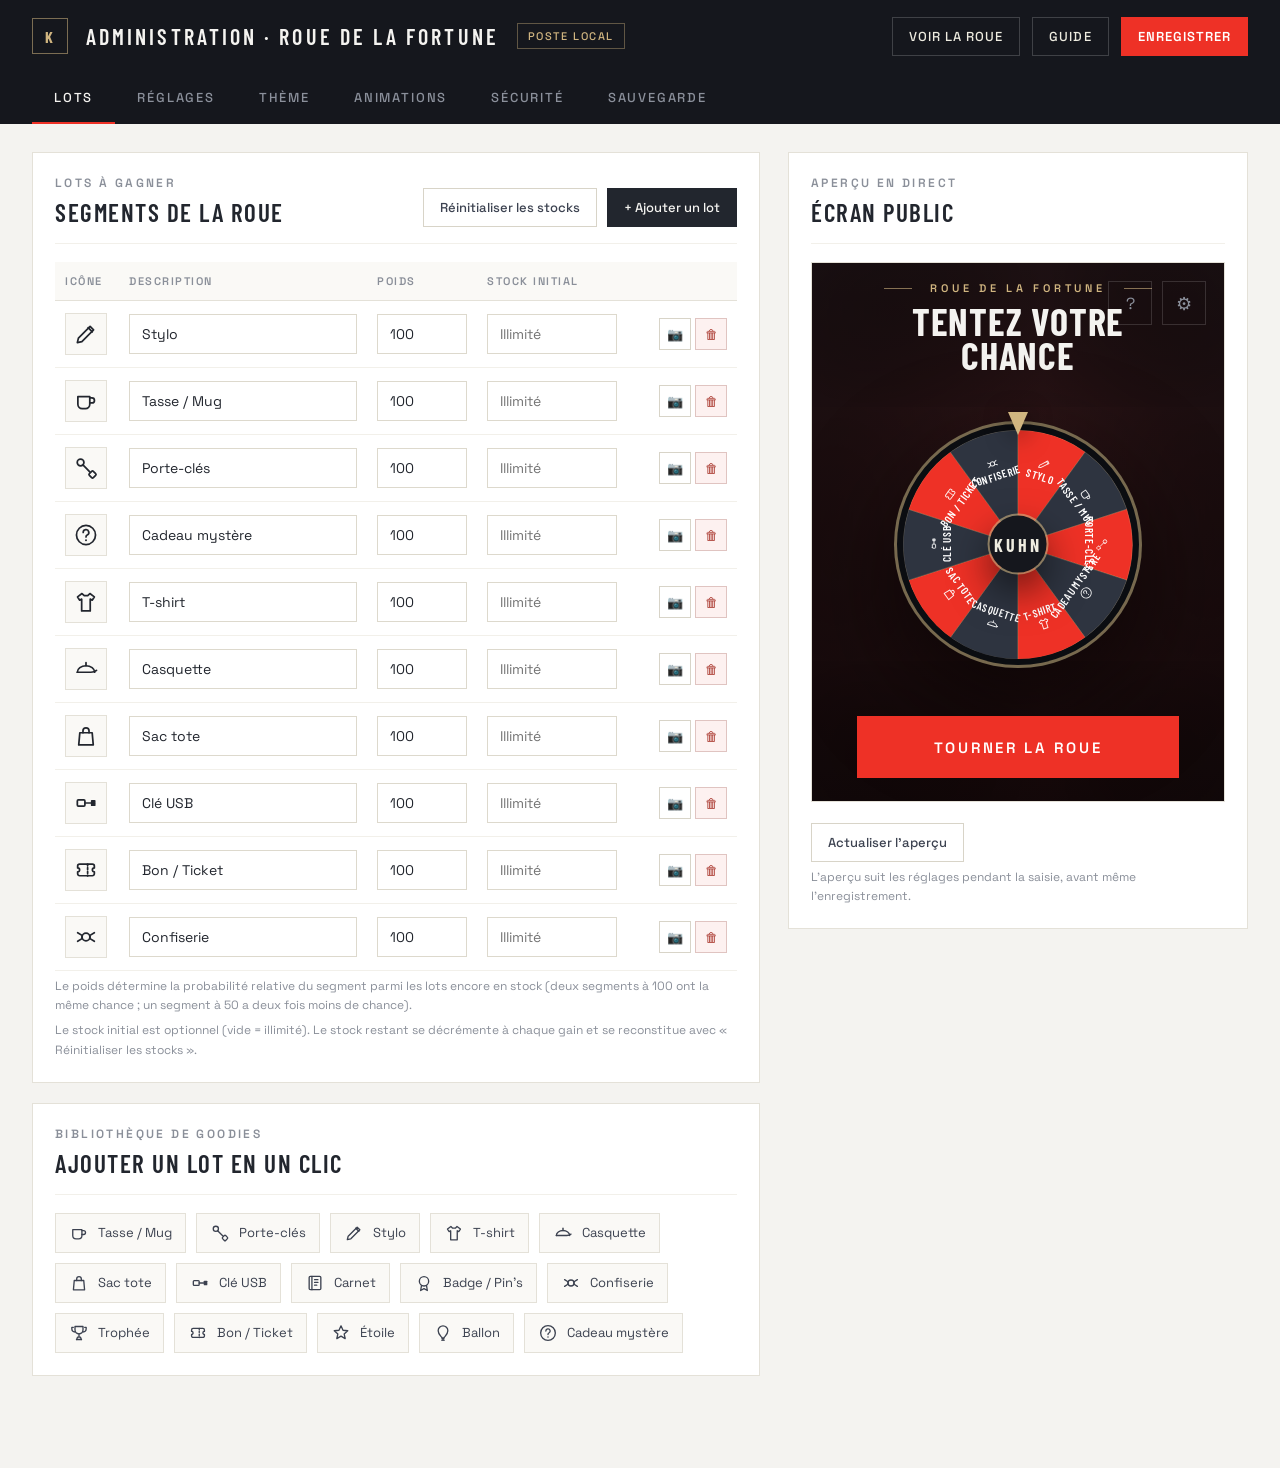
==== commit d839a876: "Ajoute un bouton d'installation PWA en un clic et un guide de documentation Ajoute js/install-prompt" ====
--- a/admin.html
+++ b/admin.html
@@ -12,7 +12,12 @@
     <link rel="stylesheet" href="css/admin.css">
     <script>
         if ('serviceWorker' in navigator) {
-            window.addEventListener('load', () => navigator.serviceWorker.register('sw.js'));
+            // Pas de rechargement automatique ici : un admin en train de
+            // modifier la configuration ne doit jamais se faire recharger
+            // la page (et perdre sa saisie) sans action explicite.
+            window.addEventListener('load', () => {
+                navigator.serviceWorker.register('sw.js').then((reg) => reg.update());
+            });
         }
     </script>
 </head>
@@ -42,6 +47,7 @@
             </div>
             <div class="admin-actions">
                 <a href="wheel.html">Voir la roue</a>
+                <a href="guide.html">Guide</a>
                 <button class="btn btn-primary" id="save-btn">Enregistrer</button>
             </div>
         </div>
@@ -111,6 +117,10 @@
                             <input type="text" id="setting-title" placeholder="Roue de la Fortune">
                         </div>
                         <div class="field">
+                            <label for="setting-hub-text">Texte au centre de la roue</label>
+                            <input type="text" id="setting-hub-text" placeholder="KUHN" maxlength="12">
+                        </div>
+                        <div class="field">
                             <label for="setting-min-turns">Tours minimum</label>
                             <input type="number" id="setting-min-turns" min="1" step="1">
                         </div>
@@ -228,6 +238,7 @@
                         </div>
                     </div>
                     <p class="hint">« Enregistrer » stocke la configuration localement : elle reste disponible hors-ligne sur cet ordinateur. Pour changer la configuration par défaut vue par tout le monde, exportez le fichier puis remplacez <code>config.json</code> dans le dépôt GitHub.</p>
+                    <p class="hint">Pour installer l'application hors-ligne sur un poste, ou comprendre son fonctionnement en détail, consultez le <a href="guide.html">guide & documentation</a>.</p>
                     <div class="toolbar">
                         <button class="btn" id="export-btn">Exporter (config.json)</button>
                         <label class="btn" for="import-input">Importer un fichier</label>
--- a/css/admin.css
+++ b/css/admin.css
@@ -258,6 +258,9 @@
     margin: 6px 0 0;
 }
 
+.hint a { color: var(--accent); }
+.hint a:hover { color: var(--accent-dark); }
+
 code {
     font-family: 'Space Grotesk', monospace;
     color: var(--ink);
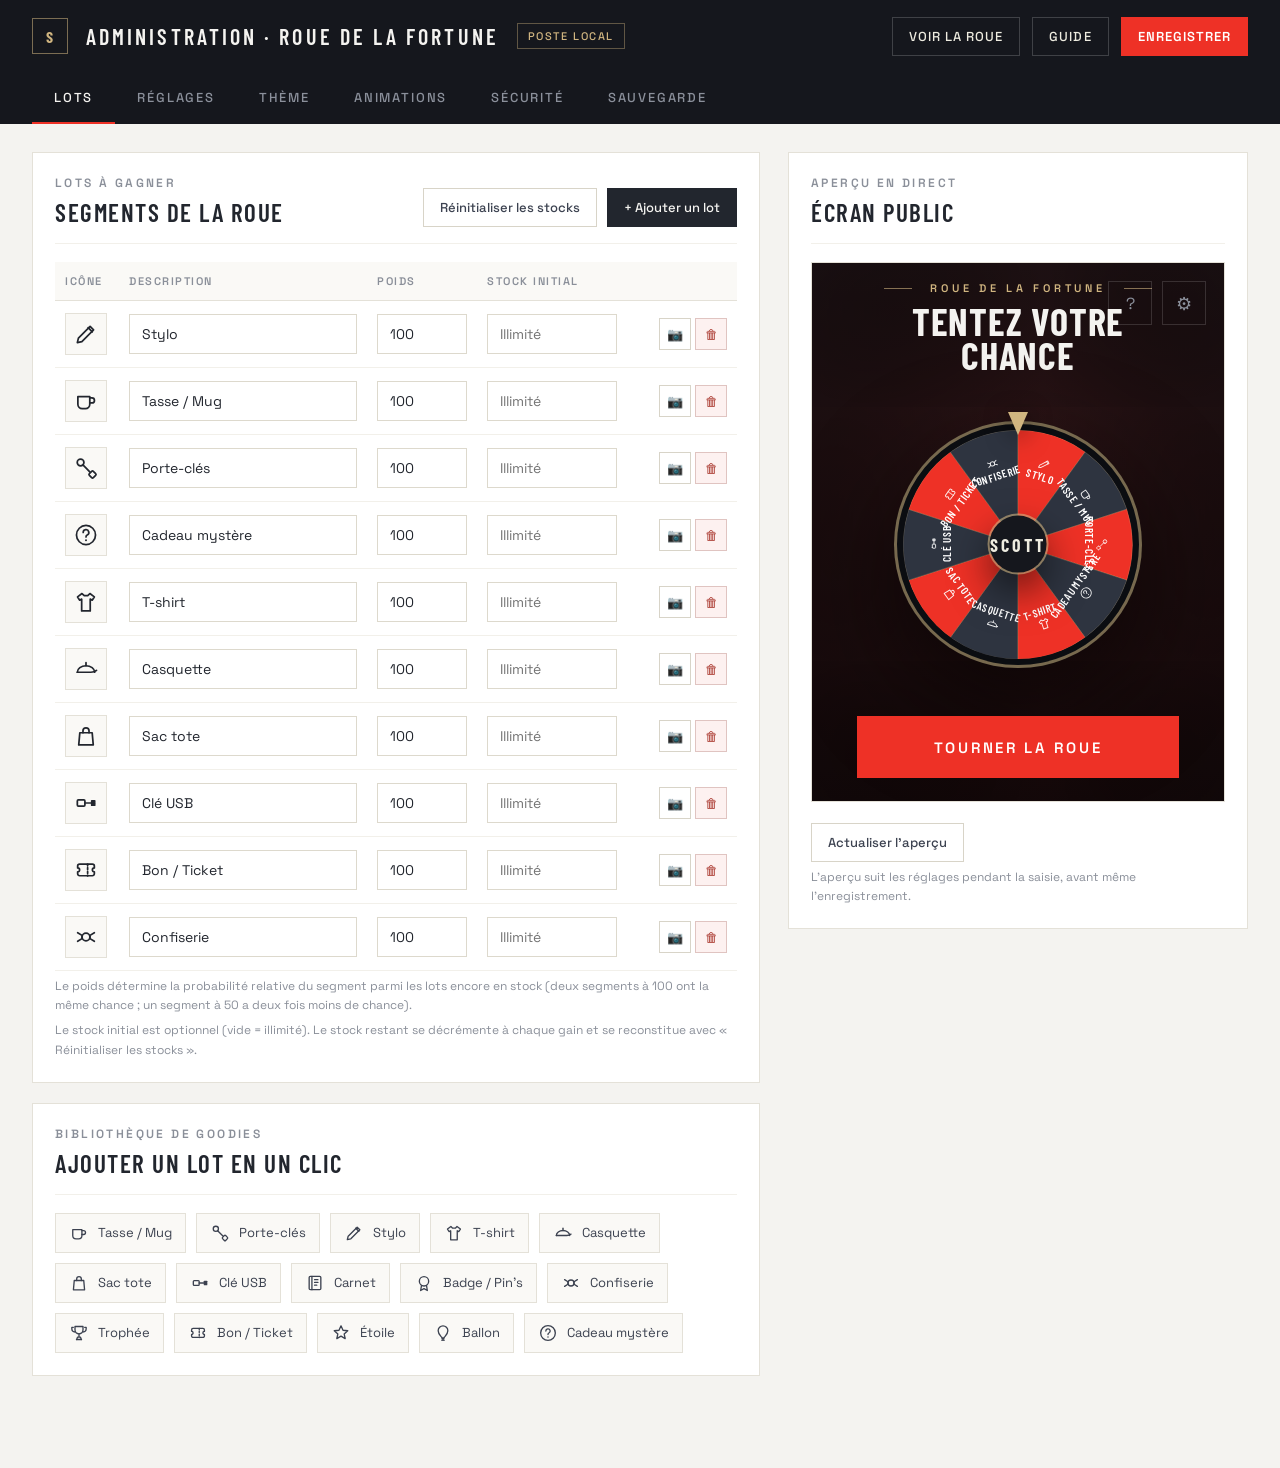
==== commit 1d094431: "Renomme la marque par défaut KUHN en SCOTT - Moyeu de la roue, logo (K devenu S), libellé et identif" ====
--- a/admin.html
+++ b/admin.html
@@ -41,7 +41,7 @@
     <header class="admin-head">
         <div class="admin-head-row">
             <div class="admin-brand">
-                <span class="admin-mark">K</span>
+                <span class="admin-mark">S</span>
                 <h1>Administration · Roue de la Fortune</h1>
                 <span class="admin-tag">Poste local</span>
             </div>
@@ -118,7 +118,7 @@
                         </div>
                         <div class="field">
                             <label for="setting-hub-text">Texte au centre de la roue</label>
-                            <input type="text" id="setting-hub-text" placeholder="KUHN" maxlength="12">
+                            <input type="text" id="setting-hub-text" placeholder="SCOTT" maxlength="12">
                         </div>
                         <div class="field">
                             <label for="setting-min-turns">Tours minimum</label>
